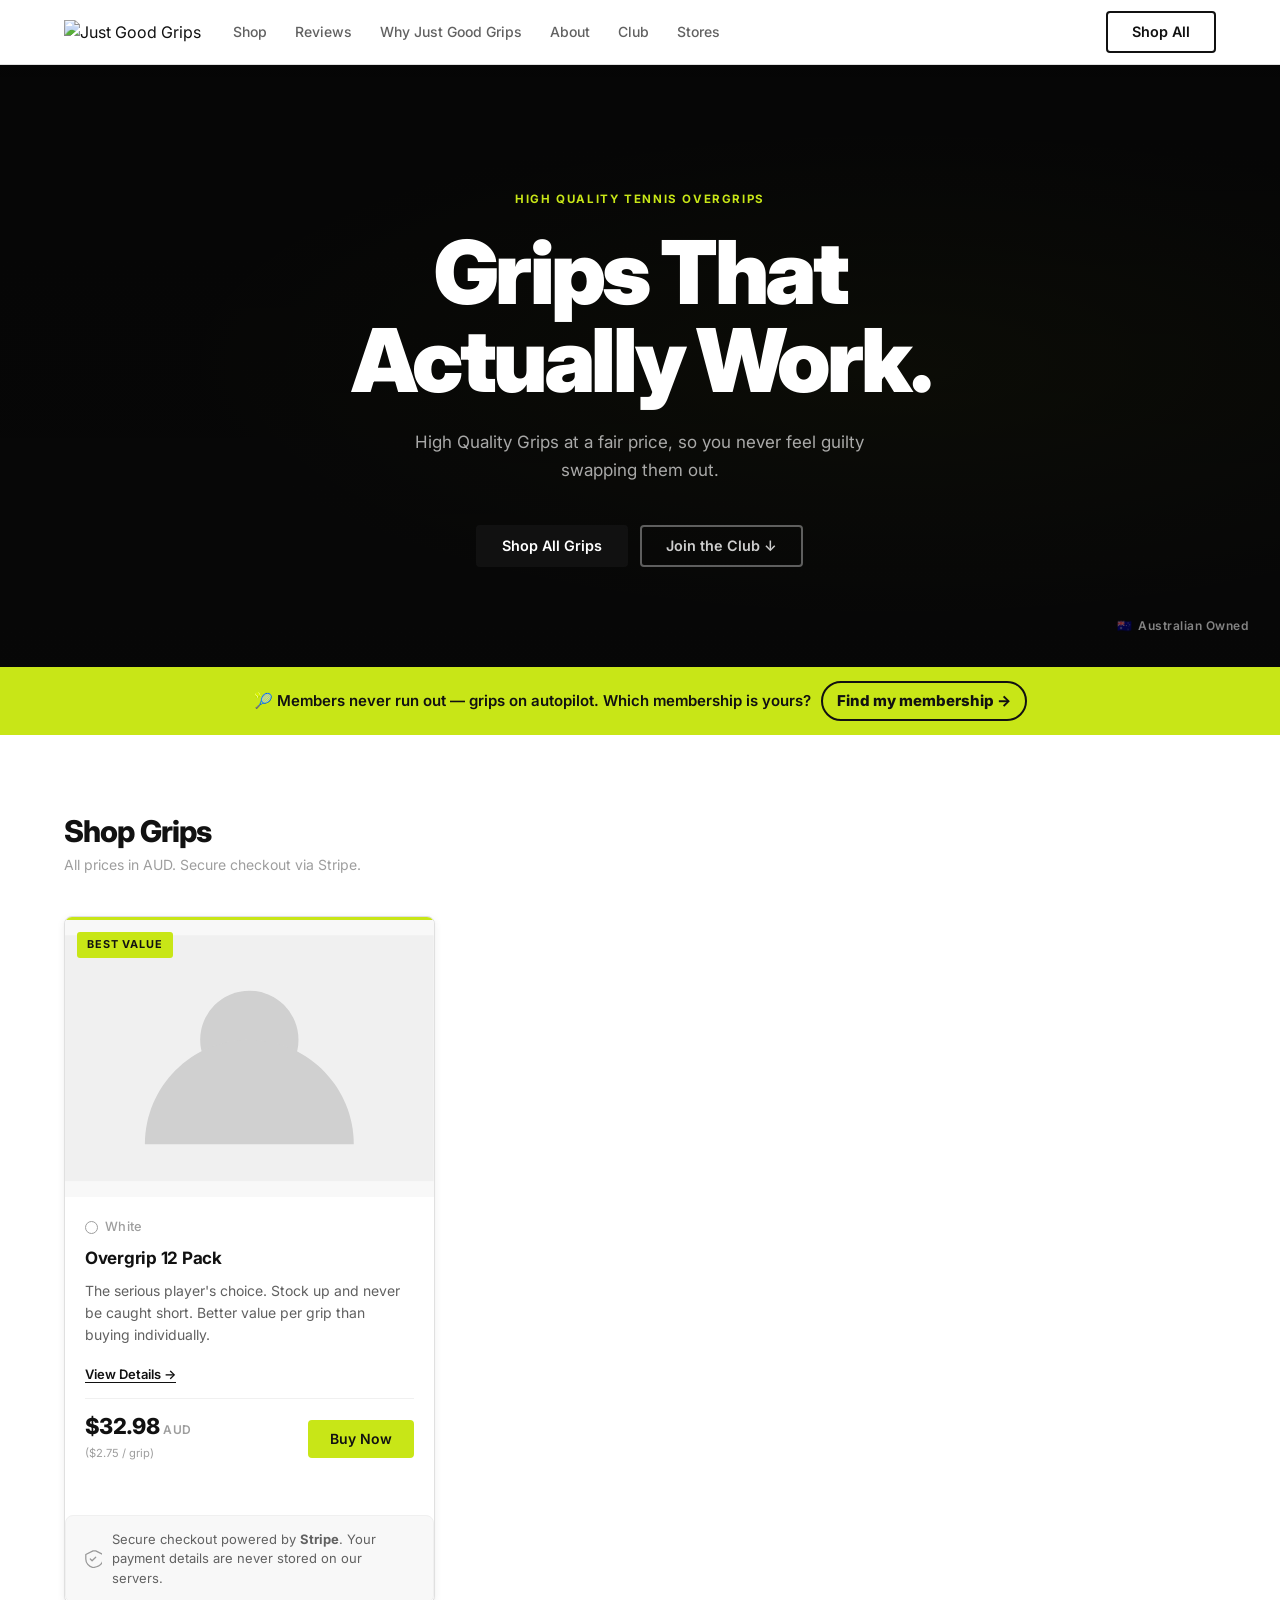
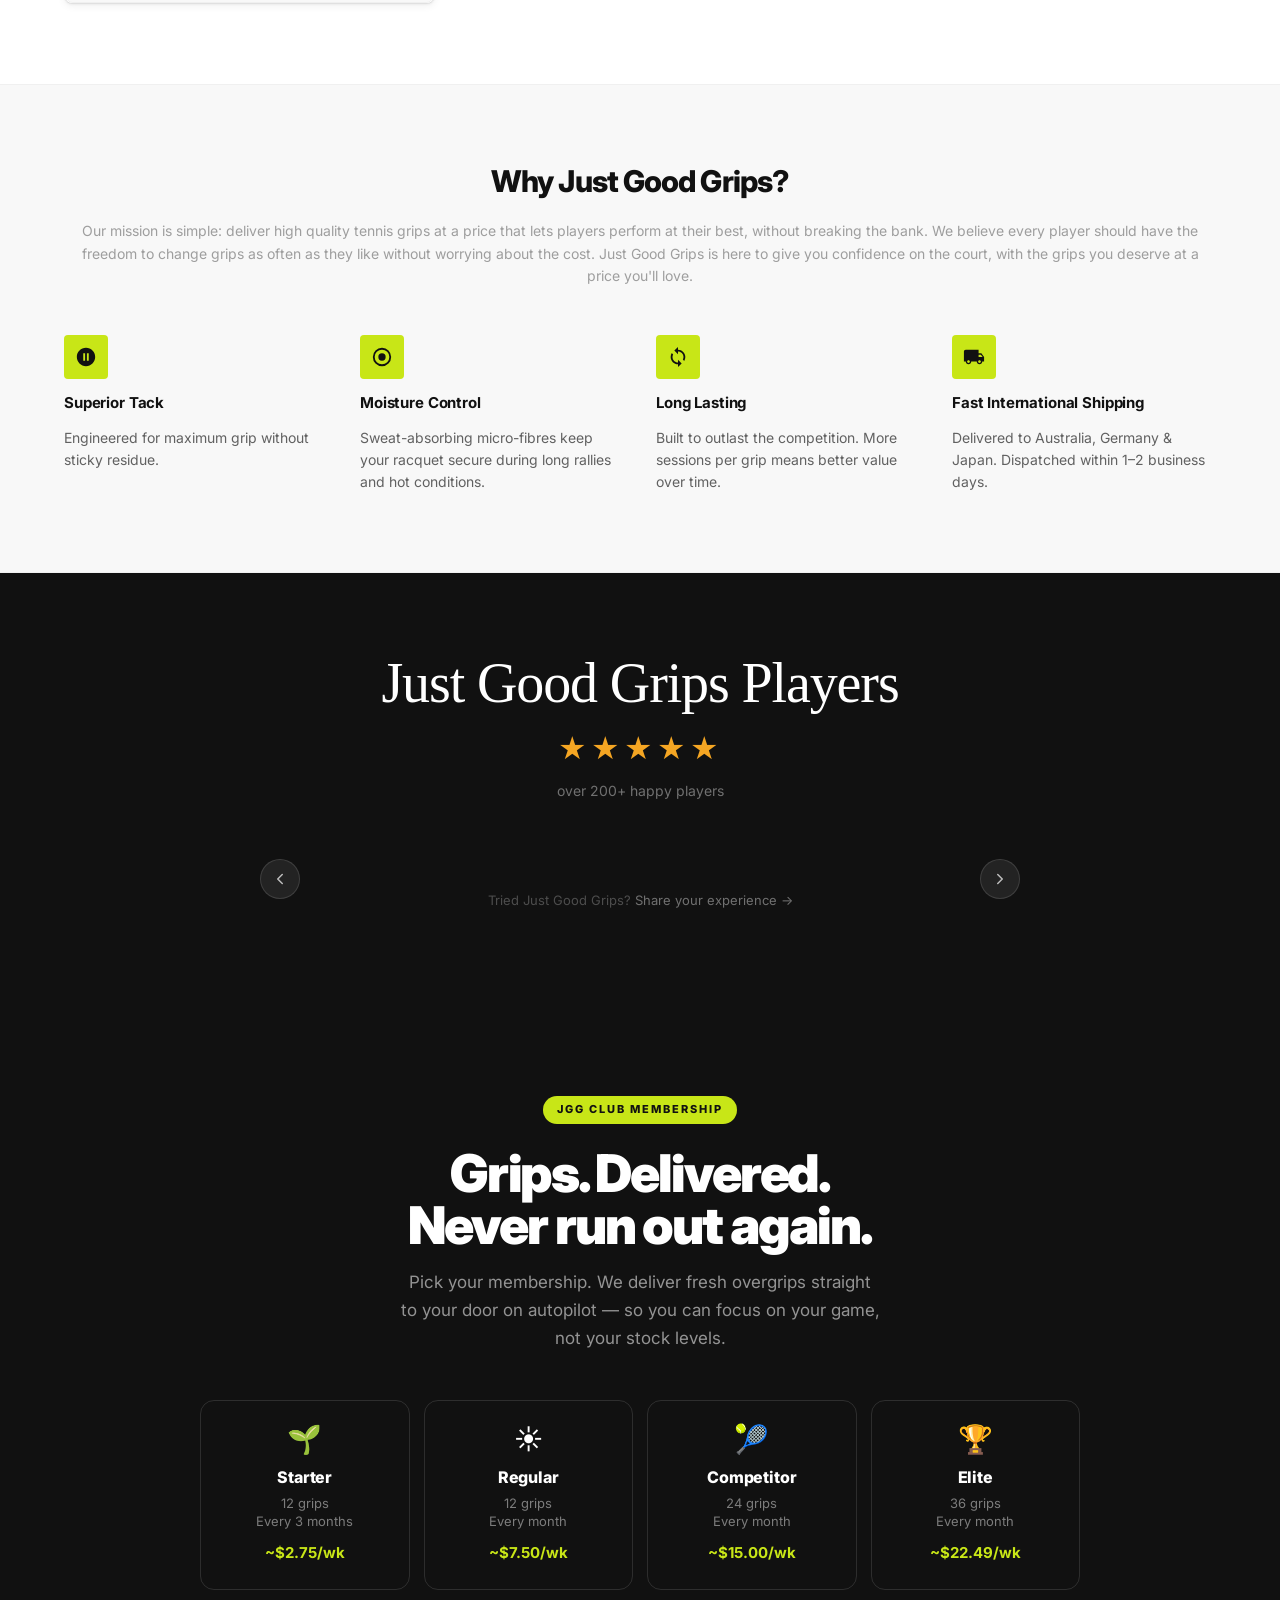
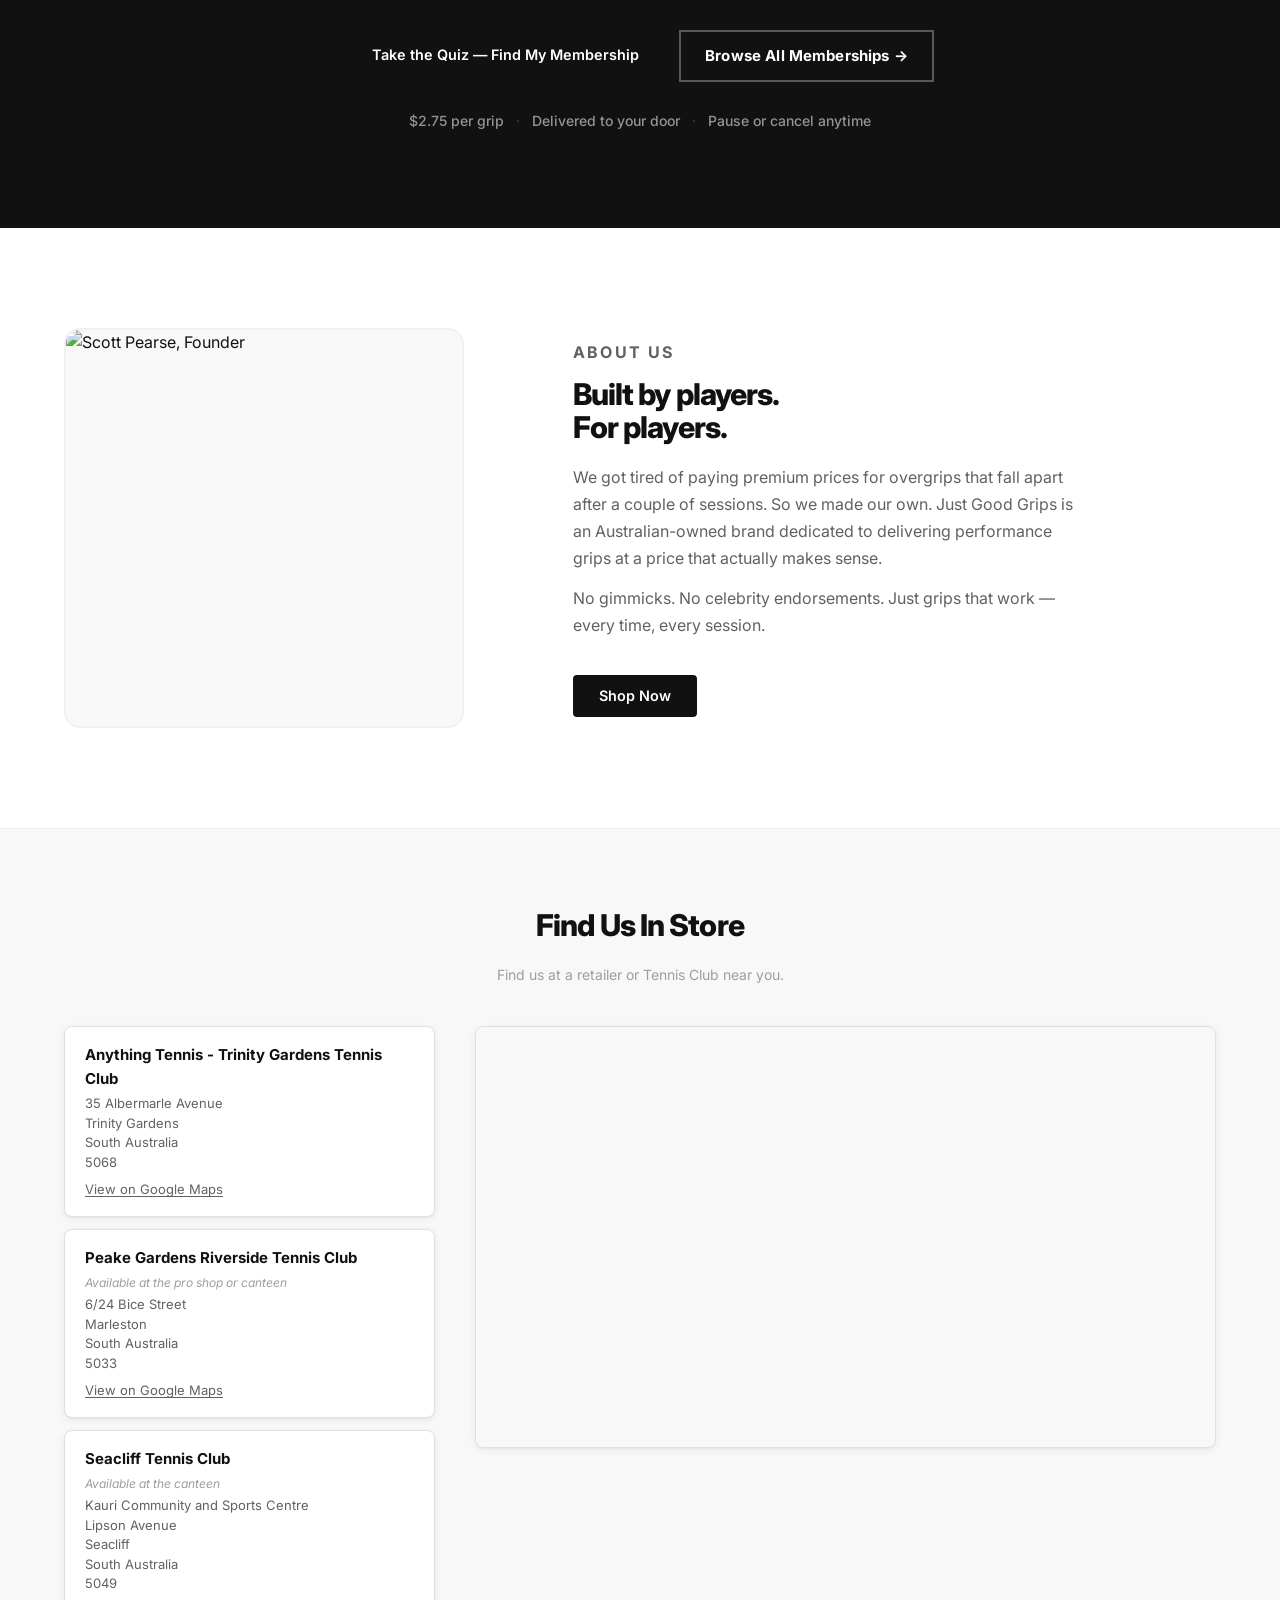
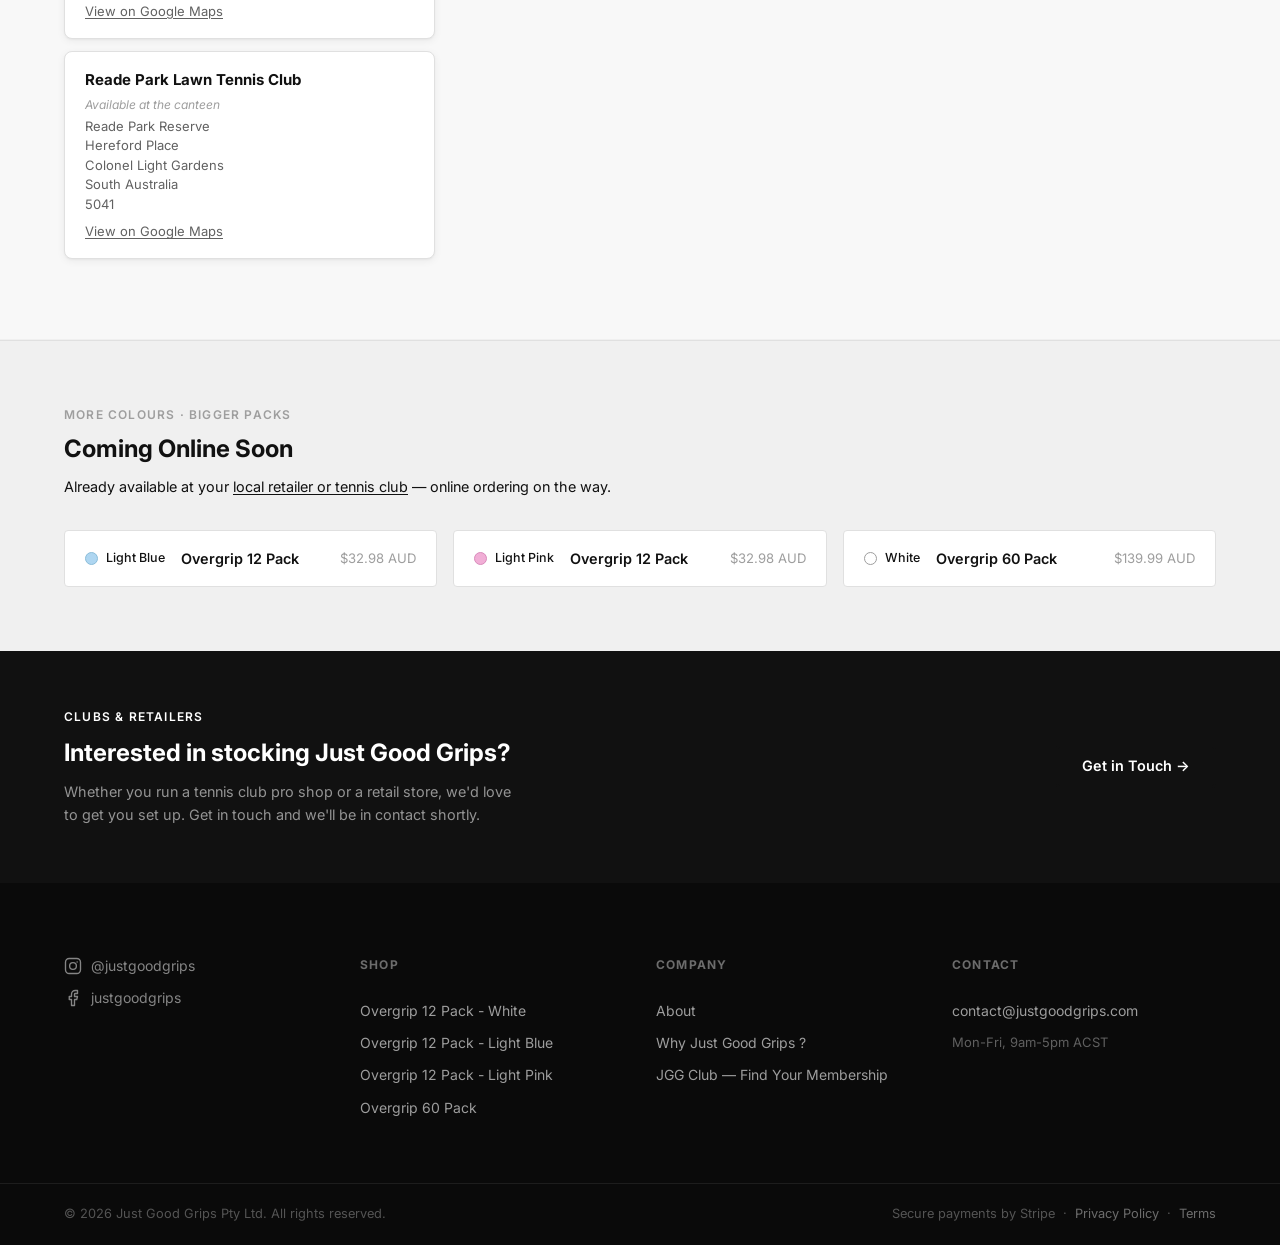
==== index.html @ 33ef0c0f "Add Peake Gardens, Seacliff, and Reade Park stockists Adds three more clubs to the stores section wi" ====
<!DOCTYPE html>
<html lang="en">
<head>
  <meta charset="UTF-8">
  <meta name="viewport" content="width=device-width, initial-scale=1.0, viewport-fit=cover">
  <title>Just Good Grips - Premium Tennis Overgrips</title>
  <meta name="description" content="High-performance tennis overgrips engineered for feel, control and durability. Shipped directly from our warehouse closest to your location ">
  <link rel="preconnect" href="https://fonts.googleapis.com">
  <link rel="preconnect" href="https://fonts.gstatic.com" crossorigin>
  <link href="https://fonts.googleapis.com/css2?family=Inter:wght@300;400;500;600;700;800;900&display=swap" rel="stylesheet">
  <link rel="preload" href="images/hero-bg.webp" as="image">
  <link rel="stylesheet" href="style.css">
</head>
<body>

  <!-- ===================== HEADER ===================== -->
  <header class="header" id="header">
    <div class="header-inner">
      <div class="logo">
        <img src="images/logo-black.svg" alt="Just Good Grips" class="logo-img">
      </div>

      <nav class="nav" id="nav">
        <a href="#products" class="nav-link">Shop</a>
        <a href="#reviews"  class="nav-link">Reviews</a>
        <a href="#features" class="nav-link">Why Just Good Grips</a>
        <a href="#about"    class="nav-link">About</a>
        <a href="membership.html" class="nav-link">Club</a>
        <a href="#stores"   class="nav-link">Stores</a>
      </nav>

      <div class="header-actions">
        <a href="#products" class="btn btn-outline">Shop All</a>
        <button class="nav-toggle" id="navToggle" aria-label="Toggle menu">
          <span></span><span></span><span></span>
        </button>
      </div>
    </div>

    <!-- Mobile nav drawer -->
    <div class="mobile-nav" id="mobileNav">
      <a href="#products" class="mobile-nav-link">Shop</a>
      <a href="#reviews"  class="mobile-nav-link">Reviews</a>
      <a href="#features" class="mobile-nav-link">Why Just Good Grips</a>
      <a href="#about"    class="mobile-nav-link">About</a>
      <a href="membership.html" class="mobile-nav-link">Club</a>
      <a href="#stores"   class="mobile-nav-link">Stores</a>
    </div>
  </header>

  <main>

    <!-- ===================== HERO ===================== -->
    <section class="hero">
      <div class="hero-bg"></div>
      <div class="hero-content">
        <p class="hero-eyebrow">High Quality Tennis Overgrips</p>
        <h1 class="hero-heading">
          Grips That<br>Actually Work.
        </h1>
        <p class="hero-body">
          High Quality Grips at a fair price, so you never feel guilty swapping them out.
        </p>
        <div class="hero-actions">
          <a href="#products" class="btn btn-primary">Shop All Grips</a>
          <a href="membership.html" class="btn btn-ghost">Join the Club ↓</a>
        </div>
      </div>
      <div class="hero-badge">
        <span>🇦🇺</span>
        <span>Australian&nbsp;Owned</span>
      </div>
    </section>

    <!-- ===================== QUIZ NUDGE ===================== -->
    <div class="quiz-nudge-strip">
      <div class="quiz-nudge-inner">
        <span class="quiz-nudge-text">🎾 Members never run out — grips on autopilot. Which membership is yours?</span>
        <a href="membership.html" class="quiz-nudge-link">Find my membership →</a>
      </div>
    </div>

    <!-- ===================== PRODUCTS ===================== -->
    <section class="products-section" id="products">
      <div class="container">
        <div class="section-header">
          <div>
            <h2 class="section-title">Shop Grips</h2>
            <p class="section-sub">All prices in AUD. Secure checkout via Stripe.</p>
          </div>
        </div>

        <div class="product-grid">

          <!-- ─── 12 Pack – White (Available) ─── -->
          <article class="product-card product-card--featured">
            <div class="product-image-wrap">
              <button class="product-image-btn" id="openProductModalImg" aria-label="Quick view product details">
                <div class="product-image-inner">
                  <img
                    src="images/grip-pack-12-white.webp"
                    alt="Just Good Grips – 12 Pack White"
                    class="product-image"
                    loading="lazy"
                    onerror="this.closest('.product-image-inner').classList.add('img-fallback')"
                  >
                  <div class="product-image-placeholder" aria-hidden="true">
                    <svg viewBox="0 0 120 80" fill="none" xmlns="http://www.w3.org/2000/svg">
                      <rect width="120" height="80" fill="#F0F0F0"/>
                      <circle cx="60" cy="34" r="16" fill="#D0D0D0"/>
                      <path d="M26 68c0-18.778 15.222-34 34-34s34 15.222 34 34" fill="#D0D0D0"/>
                    </svg>
                  </div>
                </div>
              </button>
              <span class="product-badge product-badge--featured">Best Value</span>
            </div>
            <div class="product-body">
              <div class="product-colour-row">
                <span class="colour-dot colour-dot--white"></span>
                <span class="product-colour-label">White</span>
              </div>
              <h3 class="product-name">Overgrip 12 Pack</h3>
              <p class="product-desc">
                The serious player's choice. Stock up and never be caught short.
                Better value per grip than buying individually.
              </p>
              <button class="view-details-btn" id="openProductModal">View Details →</button>
              <div class="product-footer">
                <div class="product-pricing">
                  <span class="product-price">$32.98</span>
                  <span class="product-currency">AUD</span>
                  <span class="product-unit">($2.75 / grip)</span>
                </div>
                <a
                  href="https://buy.stripe.com/cNi00l1OD8nf3Drgpk83C0w"
                  class="btn btn-buy btn-buy--featured"
                  target="_blank"
                  rel="noopener noreferrer"
                >
                  Buy Now
                </a>
              </div>
            </div>
            <!-- Stripe trust note -->
            <div class="checkout-trust">
              <svg class="trust-icon" viewBox="0 0 20 20" fill="none" xmlns="http://www.w3.org/2000/svg">
                <path d="M10 1L2 5v5c0 4.418 3.134 8.553 8 9.5C17.866 18.553 21 14.418 21 10V5l-8-4z" stroke="#999" stroke-width="1.4" stroke-linejoin="round"/>
                <path d="M7 10l2 2 4-4" stroke="#999" stroke-width="1.4" stroke-linecap="round" stroke-linejoin="round"/>
              </svg>
              <span>Secure checkout powered by <strong>Stripe</strong>. Your payment details are never stored on our servers.</span>
            </div>
          </article>

        </div>
      </div>
    </section>

    <!-- ===================== FEATURES ===================== -->
    <section class="features-section" id="features">
      <div class="container">
        <div class="section-header section-header--center">
          <h2 class="section-title">Why Just Good Grips?</h2>
          <p class="section-sub">Our mission is simple: deliver high quality tennis grips at a price that lets players perform at their best, without breaking the bank.

We believe every player should have the freedom to change grips as often as they like without worrying about the cost. Just Good Grips is here to give you confidence on the court, with the grips you deserve at a price you'll love.</p>
        </div>
        <div class="features-grid">
          <div class="feature-card">
            <div class="feature-icon">
              <svg viewBox="0 0 24 24" fill="none" xmlns="http://www.w3.org/2000/svg">
                <path d="M12 2C6.48 2 2 6.48 2 12s4.48 10 10 10 10-4.48 10-10S17.52 2 12 2zm-1 14H9V8h2v8zm4 0h-2V8h2v8z" fill="currentColor"/>
              </svg>
            </div>
            <h4 class="feature-title">Superior Tack</h4>
            <p class="feature-desc">Engineered for maximum grip without sticky residue.</p>
          </div>
          <div class="feature-card">
            <div class="feature-icon">
              <svg viewBox="0 0 24 24" fill="none" xmlns="http://www.w3.org/2000/svg">
                <path d="M12 2a10 10 0 100 20A10 10 0 0012 2zm0 18a8 8 0 110-16 8 8 0 010 16zm0-12a4 4 0 100 8 4 4 0 000-8z" fill="currentColor"/>
              </svg>
            </div>
            <h4 class="feature-title">Moisture Control</h4>
            <p class="feature-desc">Sweat-absorbing micro-fibres keep your racquet secure during long rallies and hot conditions.</p>
          </div>
          <div class="feature-card">
            <div class="feature-icon">
              <svg viewBox="0 0 24 24" fill="none" xmlns="http://www.w3.org/2000/svg">
                <path d="M12 4V1L8 5l4 4V6c3.31 0 6 2.69 6 6 0 1.01-.25 1.97-.7 2.8l1.46 1.46C19.54 15.03 20 13.57 20 12c0-4.42-3.58-8-8-8zm0 14c-3.31 0-6-2.69-6-6 0-1.01.25-1.97.7-2.8L5.24 7.74C4.46 8.97 4 10.43 4 12c0 4.42 3.58 8 8 8v3l4-4-4-4v3z" fill="currentColor"/>
              </svg>
            </div>
            <h4 class="feature-title">Long Lasting</h4>
            <p class="feature-desc">Built to outlast the competition. More sessions per grip means better value over time.</p>
          </div>
          <div class="feature-card">
            <div class="feature-icon">
              <svg viewBox="0 0 24 24" fill="none" xmlns="http://www.w3.org/2000/svg">
                <path d="M20 8h-3V4H3c-1.1 0-2 .9-2 2v11h2c0 1.66 1.34 3 3 3s3-1.34 3-3h6c0 1.66 1.34 3 3 3s3-1.34 3-3h2v-5l-3-4zM6 18.5c-.83 0-1.5-.67-1.5-1.5s.67-1.5 1.5-1.5 1.5.67 1.5 1.5-.67 1.5-1.5 1.5zm13.5-9l1.96 2.5H17V9.5h2.5zm-1.5 9c-.83 0-1.5-.67-1.5-1.5s.67-1.5 1.5-1.5 1.5.67 1.5 1.5-.67 1.5-1.5 1.5z" fill="currentColor"/>
              </svg>
            </div>
            <h4 class="feature-title">Fast International Shipping</h4>
            <p class="feature-desc">Delivered to Australia, Germany &amp; Japan. Dispatched within 1–2 business days.</p>
          </div>
        </div>
      </div>
    </section>

    <!-- ===================== REVIEWS CAROUSEL ===================== -->
    <section class="reviews-section" id="reviews">
      <div class="container">

        <div class="reviews-agg">
          <h2 class="reviews-heading">Just Good Grips Players</h2>
          <div class="stars stars--lg" aria-label="5 out of 5 stars">★★★★★</div>
          <p class="reviews-count">over 200+ happy players</p>
        </div>

        <div class="carousel-outer">
          <button class="carousel-arrow carousel-arrow--prev" id="reviewPrev" aria-label="Previous review">
            <svg viewBox="0 0 24 24" fill="none" stroke="currentColor" stroke-width="2" stroke-linecap="round" stroke-linejoin="round"><polyline points="15 18 9 12 15 6"/></svg>
          </button>

          <div class="carousel-viewport">
            <div class="carousel-track" id="reviewTrack"></div>
          </div>

          <button class="carousel-arrow carousel-arrow--next" id="reviewNext" aria-label="Next review">
            <svg viewBox="0 0 24 24" fill="none" stroke="currentColor" stroke-width="2" stroke-linecap="round" stroke-linejoin="round"><polyline points="9 18 15 12 9 6"/></svg>
          </button>

          <div class="carousel-dots" id="reviewDots"></div>
          <p class="review-submit-cta">Tried Just Good Grips? <button class="review-submit-link" id="openReviewModal">Share your experience →</button></p>
        </div>

      </div>
    </section>

    <!-- ===================== JOIN THE CLUB ===================== -->
    <section class="club-section" id="club">
      <div class="container">
        <p class="club-section-eyebrow"><a href="membership.html" style="color:inherit;text-decoration:none;">JGG Club Membership</a></p>
        <h2 class="club-section-heading">Grips. Delivered.<br>Never run out again.</h2>
        <p class="club-section-sub">Pick your membership. We deliver fresh overgrips straight to your door on autopilot — so you can focus on your game, not your stock levels.</p>

        <div class="club-tiers-preview">
          <div class="club-tier-card">
            <span class="club-tier-icon">🌱</span>
            <p class="club-tier-name">Starter</p>
            <p class="club-tier-detail">12 grips<br>Every 3 months</p>
            <p class="club-tier-price">~$2.75/wk</p>
          </div>
          <div class="club-tier-card">
            <span class="club-tier-icon">☀️</span>
            <p class="club-tier-name">Regular</p>
            <p class="club-tier-detail">12 grips<br>Every month</p>
            <p class="club-tier-price">~$7.50/wk</p>
          </div>
          <div class="club-tier-card">
            <span class="club-tier-icon">🎾</span>
            <p class="club-tier-name">Competitor</p>
            <p class="club-tier-detail">24 grips<br>Every month</p>
            <p class="club-tier-price">~$15.00/wk</p>
          </div>
          <div class="club-tier-card">
            <span class="club-tier-icon">🏆</span>
            <p class="club-tier-name">Elite</p>
            <p class="club-tier-detail">36 grips<br>Every month</p>
            <p class="club-tier-price">~$22.49/wk</p>
          </div>
        </div>

        <div class="club-section-ctas">
          <a href="membership.html" class="btn btn-primary">Take the Quiz — Find My Membership</a>
          <a href="membership.html" class="btn-ghost-white">Browse All Memberships →</a>
        </div>

        <div class="club-proof-strip">
          <span>$2.75 per grip</span>
          <span class="club-proof-dot">·</span>
          <span>Delivered to your door</span>
          <span class="club-proof-dot">·</span>
          <span>Pause or cancel anytime</span>
        </div>
      </div>
    </section>

    <!-- ===================== ABOUT ===================== -->
    <section class="about-section" id="about">
      <div class="container about-grid">
        <div class="about-visual">
          <div class="about-visual-box">
            <img src="images/bendigo-win.jpg" alt="Scott Pearse, Founder" class="about-visual-img">
          </div>
        </div>
        <div class="about-copy">
          <p class="section-tag">About Us</p>
          <h2 class="section-title">Built by players.<br>For players.</h2>
          <p>
            We got tired of paying premium prices for overgrips that fall apart after a couple
            of sessions. So we made our own. Just Good Grips is an Australian-owned brand
            dedicated to delivering performance grips at a price that actually makes sense.
          </p>
          <p>
            No gimmicks. No celebrity endorsements. Just grips that work — every time,
            every session.
          </p>
          <a href="#products" class="btn btn-primary" style="margin-top: 24px; display: inline-block;">
            Shop Now
          </a>
        </div>
      </div>
    </section>

    <!-- ===================== STORE LOCATIONS ===================== -->
    <section class="stores-section" id="stores">
      <div class="container">
        <div class="section-header section-header--center">
          <h2 class="section-title">Find Us In Store</h2>
          <p class="section-sub">Find us at a retailer or Tennis Club near you.</p>
        </div>
        <div class="stores-layout">
          <div class="stores-list">
            <div class="store-card">
              <p class="store-name">Anything Tennis - Trinity Gardens Tennis Club</p>
              <p class="store-address">35 Albermarle Avenue
              <br>Trinity Gardens
              <br>South Australia
              <br>5068</p>
              <a class="store-map-link" href="https://www.google.com/maps/search/?api=1&amp;query=Anything%20Tennis%20-%20Trinity%20Gardens%20Tennis%20Club%2C%2035%20Albermarle%20Avenue%2C%20Trinity%20Gardens%2C%20South%20Australia%205068" target="_blank" rel="noopener noreferrer">View on Google Maps</a>
            </div>
            <div class="store-card">
              <p class="store-name">Peake Gardens Riverside Tennis Club</p>
              <p class="store-note">Available at the pro shop or canteen</p>
              <p class="store-address">6/24 Bice Street
              <br>Marleston
              <br>South Australia
              <br>5033</p>
              <a class="store-map-link" href="https://maps.app.goo.gl/ej3SypGvCSJ7yZYb6" target="_blank" rel="noopener noreferrer">View on Google Maps</a>
            </div>
            <div class="store-card">
              <p class="store-name">Seacliff Tennis Club</p>
              <p class="store-note">Available at the canteen</p>
              <p class="store-address">Kauri Community and Sports Centre
              <br>Lipson Avenue
              <br>Seacliff
              <br>South Australia
              <br>5049</p>
              <a class="store-map-link" href="https://maps.app.goo.gl/t4WvmQtY5F3e61iN8" target="_blank" rel="noopener noreferrer">View on Google Maps</a>
            </div>
            <div class="store-card">
              <p class="store-name">Reade Park Lawn Tennis Club</p>
              <p class="store-note">Available at the canteen</p>
              <p class="store-address">Reade Park Reserve
              <br>Hereford Place
              <br>Colonel Light Gardens
              <br>South Australia
              <br>5041</p>
              <a class="store-map-link" href="https://maps.app.goo.gl/orMx1NoKgKJ3gwQQ7" target="_blank" rel="noopener noreferrer">View on Google Maps</a>
            </div>
          </div>
          <div class="stores-map">
            <iframe src="https://www.google.com/maps/embed?pb=!1m18!1m12!1m3!1d3271.805007868657!2d138.6480255!3d-34.9113426!2m3!1f0!2f0!3f0!3m2!1i1024!2i768!4f13.1!3m3!1m2!1s0x6ab0cbdac520b3ab%3A0xa3d1bc042e66c73a!2sTrinity%20Gardens%20Tennis%20Club!5e0!3m2!1sen!2sau!4v1772835086313!5m2!1sen!2sau" width="600" height="450" style="border:0;" allowfullscreen="" loading="lazy" referrerpolicy="no-referrer-when-downgrade"></iframe>
          </div>
        </div>
      </div>
    </section>

  </main>
  <!-- ===================== COMING SOON ===================== -->
  <section class="coming-soon-section" id="coming-soon">
    <div class="container">
      <div class="coming-soon-header">
        <div>
          <p class="coming-soon-eyebrow">More colours · Bigger packs</p>
          <h2 class="coming-soon-title">Coming Online Soon</h2>
          <p class="coming-soon-sub">Already available at your <a href="#stores" class="instore-link">local retailer or tennis club</a> — online ordering on the way.</p>
        </div>
      </div>
      <div class="coming-soon-grid">

        <div class="coming-soon-card">
          <div class="coming-soon-colour-row">
            <span class="colour-dot colour-dot--blue"></span>
            <span class="coming-soon-colour-label">Light Blue</span>
          </div>
          <p class="coming-soon-name">Overgrip 12 Pack</p>
          <p class="coming-soon-price">$32.98 AUD</p>
        </div>

        <div class="coming-soon-card">
          <div class="coming-soon-colour-row">
            <span class="colour-dot colour-dot--pink"></span>
            <span class="coming-soon-colour-label">Light Pink</span>
          </div>
          <p class="coming-soon-name">Overgrip 12 Pack</p>
          <p class="coming-soon-price">$32.98 AUD</p>
        </div>

        <div class="coming-soon-card">
          <div class="coming-soon-colour-row">
            <span class="colour-dot colour-dot--white"></span>
            <span class="coming-soon-colour-label">White</span>
          </div>
          <p class="coming-soon-name">Overgrip 60 Pack</p>
          <p class="coming-soon-price">$139.99 AUD</p>
        </div>

      </div>
    </div>
  </section>

  <!-- ===================== STOCKIST CTA ===================== -->
  <section class="stockist-cta-section">
    <div class="container stockist-cta-inner">
      <div class="stockist-cta-copy">
        <p class="stockist-cta-eyebrow">Clubs &amp; Retailers</p>
        <h2 class="stockist-cta-heading">Interested in stocking Just Good Grips?</h2>
        <p class="stockist-cta-sub">Whether you run a tennis club pro shop or a retail store, we'd love to get you set up. Get in touch and we'll be in contact shortly.</p>
      </div>
      <a href="stockist.html" class="btn btn-primary stockist-cta-btn">Get in Touch →</a>
    </div>
  </section>

  <!-- ===================== FOOTER ===================== -->
  <footer class="footer" id="contact">
    <div class="container footer-grid">
      <div class="footer-brand">
        <div class="footer-socials">
          <a href="https://www.instagram.com/justgoodgrips/" class="social-link" target="_blank" rel="noopener noreferrer" aria-label="Just Good Grips on Instagram">
            <svg viewBox="0 0 24 24" fill="none" xmlns="http://www.w3.org/2000/svg">
              <rect x="2" y="2" width="20" height="20" rx="5" ry="5" stroke="currentColor" stroke-width="1.8"/>
              <circle cx="12" cy="12" r="4.5" stroke="currentColor" stroke-width="1.8"/>
              <circle cx="17.5" cy="6.5" r="1" fill="currentColor"/>
            </svg>
            <span>@justgoodgrips</span>
          </a>
          <a href="https://www.facebook.com/justgoodgrips" class="social-link" target="_blank" rel="noopener noreferrer" aria-label="Just Good Grips on Facebook">
            <svg viewBox="0 0 24 24" fill="none" xmlns="http://www.w3.org/2000/svg">
              <path d="M18 2h-3a5 5 0 00-5 5v3H7v4h3v8h4v-8h3l1-4h-4V7a1 1 0 011-1h3z" stroke="currentColor" stroke-width="1.8" stroke-linecap="round" stroke-linejoin="round"/>
            </svg>
            <span>justgoodgrips</span>
          </a>
        </div>
      </div>

      <div class="footer-col">
        <h5 class="footer-col-title">Shop</h5>
        <a href="#products" class="footer-link">Overgrip 12 Pack - White</a>
        <a href="#products" class="footer-link">Overgrip 12 Pack - Light Blue</a>
        <a href="#products" class="footer-link">Overgrip 12 Pack - Light Pink</a>
        <a href="#products" class="footer-link">Overgrip 60 Pack</a>
      </div>

      <div class="footer-col">
        <h5 class="footer-col-title">Company</h5>
        <a href="#about" class="footer-link">About</a>
        <a href="#features" class="footer-link">Why Just Good Grips ?</a>
        <a href="membership.html" class="footer-link">JGG Club — Find Your Membership</a>
      </div>

      <div class="footer-col">
        <h5 class="footer-col-title">Contact</h5>
        <a href="mailto:contact@justgoodgrips.com" class="footer-link">contact@justgoodgrips.com</a>
        <p class="footer-link footer-note">Mon-Fri, 9am-5pm ACST</p>
      </div>
    </div>

    <div class="footer-bottom">
      <div class="container footer-bottom-inner">
        <p>&copy; 2026 Just Good Grips Pty Ltd. All rights reserved.</p>
        <p class="footer-legal">
          Secure payments by Stripe &nbsp;·&nbsp;
          <a href="#" class="footer-legal-link">Privacy Policy</a> &nbsp;·&nbsp;
          <a href="#" class="footer-legal-link">Terms</a>
        </p>
      </div>
    </div>
  </footer>

  <!-- ===================== PRODUCT MODAL ===================== -->
  <div class="product-modal" id="productModal" role="dialog" aria-modal="true" aria-labelledby="modalProductName" hidden>
    <div class="modal-backdrop" id="modalBackdrop"></div>
    <div class="modal-panel">

      <button class="modal-close" id="modalClose" aria-label="Close product details">
        <svg viewBox="0 0 24 24" fill="none" stroke="currentColor" stroke-width="2.2" stroke-linecap="round">
          <line x1="18" y1="6" x2="6" y2="18"/><line x1="6" y1="6" x2="18" y2="18"/>
        </svg>
      </button>

      <!-- Gallery -->
      <div class="modal-gallery">
        <div class="modal-main-img-wrap">
          <img id="modalMainImg" src="images/grip-pack-12-white.webp" alt="Overgrip 12 Pack - White" class="modal-main-img">
          <div class="modal-main-placeholder" id="modalMainPlaceholder" hidden>
          </div>
        </div>
        <div class="modal-thumbs" id="modalThumbs">
          <button class="modal-thumb is-active" data-src="images/grip-pack-12-white.webp" data-alt="Overgrip 12 Pack - product shot" aria-label="Product shot">
            <img src="images/grip-pack-12-white.webp" alt="">
          </button>
          <button class="modal-thumb" data-src="images/mockup-1-handing-grips.png" data-alt="mockup1" aria-label="Packaging">
            <img src="images/mockup-1-handing-grips.png" alt="">
          </button>
          <button class="modal-thumb" data-src="images/mockup-3-handing-grips.png" data-alt="mockup3" aria-label="Action shot - coming soon">
            <img src="images/mockup-3-handing-grips.png" alt="">
          </button>
        </div>
      </div>

      <!-- Info -->
      <div class="modal-info">
        <div class="modal-colour-row">
          <span class="colour-dot colour-dot--white"></span>
          <span class="modal-colour-label">White</span>
        </div>
        <h2 class="modal-product-name" id="modalProductName">Overgrip 12 Pack</h2>
        <p class="modal-product-sub">12 grips per pack · White</p>
        <div class="modal-pricing">
          <span class="modal-price">$32.98</span>
          <span class="modal-price-currency">AUD</span>
          <span class="modal-price-unit">($2.75 / grip)</span>
        </div>
        <ul class="modal-features">
          <li>
            <svg class="modal-check" viewBox="0 0 20 20" fill="none"><circle cx="10" cy="10" r="9" fill="#c8e617"/><path d="M6 10l3 3 5-5" stroke="#111" stroke-width="1.8" stroke-linecap="round" stroke-linejoin="round"/></svg>
            Superior tack
          </li>
          <li>
            <svg class="modal-check" viewBox="0 0 20 20" fill="none"><circle cx="10" cy="10" r="9" fill="#c8e617"/><path d="M6 10l3 3 5-5" stroke="#111" stroke-width="1.8" stroke-linecap="round" stroke-linejoin="round"/></svg>
            Moisture-absorbing micro-fibres for sweaty conditions
          </li>
          <li>
            <svg class="modal-check" viewBox="0 0 20 20" fill="none"><circle cx="10" cy="10" r="9" fill="#c8e617"/><path d="M6 10l3 3 5-5" stroke="#111" stroke-width="1.8" stroke-linecap="round" stroke-linejoin="round"/></svg>
            Long-lasting feel — more sessions per grip
          </li>
          <li>
            <svg class="modal-check" viewBox="0 0 20 20" fill="none"><circle cx="10" cy="10" r="9" fill="#c8e617"/><path d="M6 10l3 3 5-5" stroke="#111" stroke-width="1.8" stroke-linecap="round" stroke-linejoin="round"/></svg>
            Fits any standard tennis racquet
          </li>
        </ul>
        <a
          href="https://buy.stripe.com/cNi00l1OD8nf3Drgpk83C0w"
          class="btn btn-buy btn-buy--featured modal-buy-btn"
          target="_blank"
          rel="noopener noreferrer"
        >
          Buy Now — $32.98 AUD
        </a>
      </div>

    </div>
  </div>

  <!-- ===================== IMAGE LIGHTBOX ===================== -->
  <div class="img-lightbox" id="imgLightbox" hidden role="dialog" aria-modal="true" aria-label="Image zoom">
    <div class="img-lightbox-backdrop" id="lightboxBackdrop"></div>
    <button class="img-lightbox-close" id="lightboxClose" aria-label="Close zoom view">&#x2715;</button>
    <button class="img-lightbox-arrow img-lightbox-arrow--prev" id="lightboxPrev" aria-label="Previous image">
      <svg viewBox="0 0 24 24" fill="none" stroke="currentColor" stroke-width="2.2" stroke-linecap="round" stroke-linejoin="round"><polyline points="15 18 9 12 15 6"/></svg>
    </button>
    <div class="img-lightbox-img-wrap">
      <img id="lightboxImg" src="" alt="" class="img-lightbox-img">
    </div>
    <button class="img-lightbox-arrow img-lightbox-arrow--next" id="lightboxNext" aria-label="Next image">
      <svg viewBox="0 0 24 24" fill="none" stroke="currentColor" stroke-width="2.2" stroke-linecap="round" stroke-linejoin="round"><polyline points="9 18 15 12 9 6"/></svg>
    </button>
    <div class="img-lightbox-counter" id="lightboxCounter">1 / 3</div>
  </div>

  <!-- ===================== REVIEW SUBMISSION MODAL ===================== -->
  <div class="review-modal" id="reviewModal" role="dialog" aria-modal="true" aria-labelledby="reviewModalTitle">
    <div class="review-modal-backdrop" id="reviewModalBackdrop"></div>
    <div class="review-modal-panel">
      <button class="review-modal-close" id="reviewModalClose" aria-label="Close">&#x2715;</button>
      <h2 class="review-modal-title" id="reviewModalTitle">Share your experience</h2>
      <p class="review-modal-sub">Loved your grips? We'd love to hear about it.</p>
      <form class="review-form" id="reviewForm" action="https://formspree.io/f/xzdjljlp" method="POST">
        <div class="review-form-row">
          <label class="review-form-label" for="reviewName">Name</label>
          <input class="review-form-input" type="text" id="reviewName" name="name" placeholder="e.g. Alex M." required>
        </div>
        <div class="review-form-row">
          <label class="review-form-label" for="reviewLocation">Location</label>
          <input class="review-form-input" type="text" id="reviewLocation" name="location" placeholder="e.g. Sydney" required>
        </div>
        <div class="review-form-row">
          <label class="review-form-label" for="reviewCountry">Country</label>
          <select class="review-form-input" id="reviewCountry" name="country" required>
            <option value="" disabled selected>Select your country</option>
            <option value="Australia 🇦🇺">Australia 🇦🇺</option>
            <option value="Germany 🇩🇪">Germany 🇩🇪</option>
            <option value="Japan 🇯🇵">Japan 🇯🇵</option>
            <option value="Other">Other</option>
          </select>
        </div>
        <div class="review-form-row">
          <label class="review-form-label" for="reviewTitle">Review title</label>
          <input class="review-form-input" type="text" id="reviewTitle" name="title" placeholder="e.g. Game-changer for my serve" required>
        </div>
        <div class="review-form-row">
          <label class="review-form-label" for="reviewText">Your review</label>
          <textarea class="review-form-input review-form-textarea" id="reviewText" name="review" placeholder="Tell us about your experience..." rows="4" required></textarea>
        </div>
        <button type="submit" class="btn btn-primary review-form-submit">Submit Review</button>
      </form>
      <p class="review-form-success" id="reviewFormSuccess" hidden>Thanks! We'll read your review shortly. 🎾</p>
    </div>
  </div>

  <script src="script.js"></script>
</body>
</html>
---- style.css ----
/* ==============================================
   JUST GOOD GRIPS — Design System
   Clean, minimal, Wilson-inspired product layout
   ============================================== */

/* ── Reset & Base ── */
*, *::before, *::after {
  box-sizing: border-box;
  margin: 0;
  padding: 0;
}

/* Eliminate 300ms tap delay on iOS for all interactive elements */
a, button, [role="button"], input, label, select {
  touch-action: manipulation;
}

html {
  scroll-behavior: smooth;
  font-size: 16px;
}

body {
  font-family: 'Inter', -apple-system, BlinkMacSystemFont, 'Segoe UI', sans-serif;
  color: #111;
  background: #fff;
  line-height: 1.6;
  -webkit-font-smoothing: antialiased;
  -moz-osx-font-smoothing: grayscale;
}

img {
  max-width: 100%;
  display: block;
}

a {
  text-decoration: none;
  color: inherit;
}

/* ── Tokens ── */
:root {
  --black:      #111111;
  --white:      #ffffff;
  --grey-50:    #f8f8f8;
  --grey-100:   #f0f0f0;
  --grey-200:   #e0e0e0;
  --grey-400:   #9e9e9e;
  --grey-600:   #616161;
  --green:      #c8e617;      /* tennis-ball green accent */
  --green-dark: #aacb0e;
  --gold:       #f5a623;
  --radius-sm:  4px;
  --radius-md:  8px;
  --radius-lg:  16px;
  --shadow-card: 0 2px 8px rgba(0,0,0,.06), 0 1px 2px rgba(0,0,0,.04);
  --shadow-hover: 0 12px 40px rgba(0,0,0,.14), 0 4px 12px rgba(0,0,0,.06);
  --transition:  0.2s ease;
}

/* ── Layout ── */
.container {
  max-width: 1200px;
  margin: 0 auto;
  padding: 0 24px;
}

/* ── Buttons ── */
.btn {
  display: inline-flex;
  align-items: center;
  justify-content: center;
  gap: 8px;
  font-family: inherit;
  font-size: 0.9rem;
  font-weight: 600;
  line-height: 1;
  padding: 12px 24px;
  border: 2px solid transparent;
  border-radius: var(--radius-sm);
  cursor: pointer;
  transition: background var(--transition), color var(--transition),
              border-color var(--transition), transform var(--transition),
              box-shadow var(--transition);
  white-space: nowrap;
}

.btn-primary {
  background: var(--black);
  color: var(--white);
  border-color: var(--black);
}

.btn-primary:hover {
  background: #333;
  border-color: #333;
  transform: translateY(-1px);
  box-shadow: 0 4px 16px rgba(0,0,0,.2);
}

.btn-outline {
  background: transparent;
  color: var(--black);
  border-color: var(--black);
}

.btn-outline:hover {
  background: var(--black);
  color: var(--white);
}

.btn-ghost {
  background: transparent;
  color: rgba(255,255,255,0.8);
  border-color: rgba(255,255,255,0.35);
}

.btn-ghost:hover {
  background: rgba(255,255,255,0.1);
  color: var(--white);
  border-color: rgba(255,255,255,0.6);
}

.btn-buy {
  background: var(--black);
  color: var(--white);
  border-color: var(--black);
  font-size: 0.875rem;
  padding: 10px 20px;
}

.btn-buy:hover {
  background: #333;
  border-color: #333;
  transform: translateY(-1px);
  box-shadow: 0 4px 14px rgba(0,0,0,.22);
}

.btn-buy--featured {
  background: var(--green);
  color: var(--black);
  border-color: var(--green);
}

.btn-buy--featured:hover {
  background: var(--green-dark);
  border-color: var(--green-dark);
}

/* ==============================================
   HEADER
   ============================================== */
.header {
  position: sticky;
  top: 0;
  z-index: 200;
  background: var(--white);
  border-bottom: 1px solid var(--grey-200);
  transition: box-shadow var(--transition);
}

.header.scrolled {
  box-shadow: 0 2px 16px rgba(0,0,0,.08);
}

.header-inner {
  max-width: 1200px;
  margin: 0 auto;
  padding: 0 24px;
  height: 64px;
  display: flex;
  align-items: center;
  gap: 32px;
}

/* ── Logo ── */
.logo {
  display: flex;
  align-items: center;
  gap: 10px;
  flex-shrink: 0;
  text-decoration: none;
}

.logo-img {
  height: 24px;
  width: auto;
  display: block;
}

.logo-mark {
  display: flex;
  align-items: center;
  justify-content: center;
  width: 36px;
  height: 36px;
  background: var(--black);
  color: var(--green);
  font-size: 0.7rem;
  font-weight: 800;
  letter-spacing: 0.05em;
  border-radius: var(--radius-sm);
}

.logo-text {
  font-size: 1rem;
  font-weight: 700;
  letter-spacing: -0.02em;
  color: var(--black);
}

/* ── Nav ── */
.nav {
  display: flex;
  gap: 28px;
  flex: 1;
}

.nav-link {
  font-size: 0.875rem;
  font-weight: 500;
  color: var(--grey-600);
  transition: color var(--transition);
  position: relative;
}

.nav-link::after {
  content: '';
  position: absolute;
  bottom: -4px;
  left: 0;
  right: 0;
  height: 2px;
  background: var(--black);
  transform: scaleX(0);
  transition: transform var(--transition);
}

.nav-link:hover {
  color: var(--black);
}

.nav-link:hover::after {
  transform: scaleX(1);
}

/* ── Header actions ── */
.header-actions {
  display: flex;
  align-items: center;
  gap: 12px;
  margin-left: auto;
}

/* ── Mobile nav toggle ── */
.nav-toggle {
  display: none;
  flex-direction: column;
  gap: 5px;
  background: none;
  border: none;
  cursor: pointer;
  padding: 4px;
}

.nav-toggle span {
  display: block;
  width: 22px;
  height: 2px;
  background: var(--black);
  border-radius: 2px;
  transition: all var(--transition);
}

.nav-toggle.open span:nth-child(1) {
  transform: translateY(7px) rotate(45deg);
}
.nav-toggle.open span:nth-child(2) {
  opacity: 0;
}
.nav-toggle.open span:nth-child(3) {
  transform: translateY(-7px) rotate(-45deg);
}

/* ── Mobile nav drawer ── */
.mobile-nav {
  display: none;
  flex-direction: column;
  padding: 16px 24px;
  border-top: 1px solid var(--grey-100);
  background: var(--white);
}

.mobile-nav.open {
  display: flex;
}

.mobile-nav-link {
  font-size: 1rem;
  font-weight: 500;
  color: var(--black);
  padding: 12px 0;
  border-bottom: 1px solid var(--grey-100);
}

.mobile-nav-link:last-child {
  border-bottom: none;
}

/* ==============================================
   HERO
   ============================================== */
.hero {
  position: relative;
  background: var(--black);
  background-image: url('images/hero-bg.webp');
  background-size: cover;
  background-position: center 25%;
  color: var(--white);
  padding: 120px 24px 100px;
  overflow: hidden;
  min-height: 520px;
  display: flex;
  align-items: center;
  justify-content: center;
}

.hero-bg {
  position: absolute;
  inset: 0;
  background:
    linear-gradient(rgba(0,0,0,0.68), rgba(0,0,0,0.58)),
    radial-gradient(ellipse 80% 60% at 70% 50%, rgba(200,230,23,0.07) 0%, transparent 70%);
  pointer-events: none;
}

.hero-content {
  position: relative;
  z-index: 1;
  max-width: 680px;
  text-align: center;
}

.hero-eyebrow {
  display: inline-block;
  font-size: 0.72rem;
  font-weight: 700;
  letter-spacing: 0.14em;
  text-transform: uppercase;
  color: var(--green);
  margin-bottom: 20px;
}

.hero-heading {
  font-size: clamp(2.8rem, 7vw, 5.5rem);
  font-weight: 900;
  letter-spacing: -0.04em;
  line-height: 1.0;
  margin-bottom: 24px;
  color: var(--white);
}

.hero-body {
  font-size: 1.0625rem;
  font-weight: 400;
  color: rgba(255,255,255,0.65);
  line-height: 1.65;
  max-width: 480px;
  margin: 0 auto 40px;
}

.hero-actions {
  display: flex;
  gap: 12px;
  justify-content: center;
  flex-wrap: wrap;
}

.hero-badge {
  position: absolute;
  bottom: 32px;
  right: 32px;
  display: flex;
  align-items: center;
  gap: 6px;
  font-size: 0.75rem;
  font-weight: 600;
  color: rgba(255,255,255,0.5);
  letter-spacing: 0.04em;
}

/* ==============================================
   ANNOUNCEMENT BAR
   ============================================== */
.announce-bar {
  position: relative;
  z-index: 201;
  background: var(--green);
  color: var(--black);
  text-align: center;
  /* env() handles iPhone notch/Dynamic Island — falls back to 9px on non-notch devices */
  padding: calc(9px + env(safe-area-inset-top, 0px)) 24px 9px;
  font-size: 0.8125rem;
  font-weight: 600;
  letter-spacing: 0.01em;
}
.announce-copy-btn {
  display: inline-block;
  margin-left: 6px;
  padding: 2px 10px;
  background: rgba(0,0,0,0.12);
  border: 1.5px solid rgba(0,0,0,0.2);
  border-radius: 4px;
  font-family: inherit;
  font-size: 0.8125rem;
  font-weight: 800;
  color: var(--black);
  cursor: pointer;
  letter-spacing: 0.06em;
  transition: background 0.15s;
  vertical-align: middle;
  line-height: 1.6;
}
.announce-copy-btn:hover { background: rgba(0,0,0,0.22); }
.announce-copy-btn.copied {
  background: rgba(0,0,0,0.3);
  letter-spacing: 0.02em;
}

/* ==============================================
   SECTION UTILITIES
   ============================================== */
.section-header {
  display: flex;
  align-items: flex-end;
  justify-content: space-between;
  margin-bottom: 40px;
  gap: 16px;
}

.section-header--center {
  flex-direction: column;
  align-items: center;
  text-align: center;
}

.section-title {
  font-size: 1.875rem;
  font-weight: 800;
  letter-spacing: -0.03em;
  color: var(--black);
  line-height: 1.1;
}

.section-sub {
  font-size: 0.875rem;
  color: var(--grey-400);
  margin-top: 6px;
}

.section-tag {
  display: inline-block;
  font-size: 0.68rem;
  font-weight: 700;
  letter-spacing: 0.14em;
  text-transform: uppercase;
  color: var(--grey-400);
  margin-bottom: 12px;
}

.product-count {
  font-size: 0.8125rem;
  font-weight: 500;
  color: var(--grey-400);
  flex-shrink: 0;
}

/* ==============================================
   PRODUCTS
   ============================================== */
.products-section {
  padding: 80px 0;
}

/* ── Product Grid (Wilson-style) ── */
.product-grid {
  display: grid;
  grid-template-columns: repeat(3, 1fr);
  gap: 20px;
}

/* ── Product Card ── */
.product-card {
  background: var(--white);
  border: 1px solid var(--grey-200);
  border-radius: var(--radius-md);
  overflow: hidden;
  display: flex;
  flex-direction: column;
  transition:
    box-shadow var(--transition),
    transform var(--transition),
    border-color var(--transition);
  box-shadow: var(--shadow-card);
}

.product-card:hover {
  box-shadow: var(--shadow-hover);
  transform: translateY(-3px);
  border-color: var(--grey-100);
}

/* Featured card highlight */
.product-card--featured {
  border-color: var(--grey-200);
}

.product-card--featured::before {
  content: '';
  display: block;
  height: 3px;
  background: var(--green);
}

/* ── Product Image ── */
.product-image-wrap {
  position: relative;
}

.product-image-inner {
  aspect-ratio: 4 / 3;
  background: var(--grey-50);
  overflow: hidden;
  position: relative;
  padding: 20px;
  box-sizing: border-box;
}

.product-image {
  width: 100%;
  height: 100%;
  object-fit: contain;
  object-position: center;
  transition: transform 0.5s ease;
}

.product-card:hover .product-image {
  transform: scale(1.04);
}

/* Image placeholder (shown when img fails or as bg layer) */
.product-image-placeholder {
  position: absolute;
  inset: 0;
  display: flex;
  align-items: center;
  justify-content: center;
  pointer-events: none;
  opacity: 0;
}

/* Show placeholder when img fails */
.img-fallback .product-image {
  display: none;
}

.img-fallback .product-image-placeholder {
  opacity: 1;
}

.img-fallback .product-image-placeholder svg {
  width: 100%;
  height: 100%;
}

/* ── Product Badge ── */
.product-badge {
  position: absolute;
  top: 12px;
  left: 12px;
  background: var(--grey-100);
  color: var(--grey-600);
  font-size: 0.68rem;
  font-weight: 700;
  letter-spacing: 0.08em;
  text-transform: uppercase;
  padding: 4px 10px;
  border-radius: 3px;
}

.product-badge--featured {
  background: var(--green);
  color: var(--black);
}

/* ── Product Body ── */
.product-body {
  display: flex;
  flex-direction: column;
  flex: 1;
  padding: 20px;
}

.product-name {
  font-size: 1.0625rem;
  font-weight: 700;
  letter-spacing: -0.015em;
  margin-bottom: 8px;
  color: var(--black);
}

.product-desc {
  font-size: 0.875rem;
  color: var(--grey-600);
  line-height: 1.55;
  flex: 1;
  margin-bottom: 20px;
}

/* ── Product Footer ── */
.product-footer {
  display: flex;
  align-items: center;
  justify-content: space-between;
  gap: 12px;
  padding-top: 16px;
  border-top: 1px solid var(--grey-100);
}

.product-pricing {
  display: flex;
  align-items: baseline;
  gap: 4px;
  flex-wrap: wrap;
}

.product-price {
  font-size: 1.375rem;
  font-weight: 800;
  letter-spacing: -0.03em;
  color: var(--black);
  line-height: 1;
}

.product-currency {
  font-size: 0.75rem;
  font-weight: 600;
  color: var(--grey-400);
  letter-spacing: 0.04em;
}

.product-unit {
  font-size: 0.7rem;
  color: var(--grey-400);
  width: 100%;
  margin-top: 2px;
}

/* ── Checkout trust note ── */
.checkout-trust {
  display: flex;
  align-items: center;
  gap: 10px;
  margin-top: 32px;
  padding: 14px 18px;
  background: var(--grey-50);
  border: 1px solid var(--grey-100);
  border-radius: var(--radius-md);
  font-size: 0.8125rem;
  color: var(--grey-600);
  line-height: 1.5;
}

.trust-icon {
  width: 18px;
  height: 18px;
  flex-shrink: 0;
  color: var(--grey-400);
}

/* ── Colour variant row ── */
.product-colour-row {
  display: flex;
  align-items: center;
  gap: 7px;
  margin-bottom: 8px;
}

.colour-dot {
  width: 13px;
  height: 13px;
  border-radius: 50%;
  flex-shrink: 0;
}

.colour-dot--white { background: #ffffff; border: 1.5px solid var(--grey-400); }
.colour-dot--blue  { background: #aed6f1; border: 1.5px solid #8bbdd9; }
.colour-dot--pink  { background: #f1aed6; border: 1.5px solid #d98bbb; }

.product-colour-label {
  font-size: 0.8rem;
  font-weight: 500;
  color: var(--grey-400);
  letter-spacing: 0.02em;
}

/* ── Coming soon card & button ── */
.product-card--coming-soon {
  opacity: 0.82;
}

.product-card--coming-soon:hover {
  opacity: 1;
}

.product-badge--coming-soon {
  background: #111;
  color: #fff;
  letter-spacing: 0.04em;
}

.product-instore-note {
  display: flex;
  align-items: center;
  gap: 5px;
  font-size: 0.78rem;
  color: var(--grey-600);
  margin-bottom: 12px;
}

.instore-link {
  color: inherit;
  text-decoration: underline;
  text-underline-offset: 2px;
}

.instore-link:hover {
  color: #111;
}

.btn-coming-soon {
  display: inline-flex;
  align-items: center;
  justify-content: center;
  font-family: inherit;
  font-size: 0.875rem;
  font-weight: 600;
  padding: 10px 20px;
  border: 2px solid #111;
  border-radius: var(--radius-sm);
  background: #111;
  color: #fff;
  cursor: not-allowed;
  white-space: nowrap;
  opacity: 0.45;
}

/* ==============================================
   STORE LOCATIONS
   ============================================== */
.stores-section {
  padding: 80px 0;
  background: var(--grey-50);
  border-top: 1px solid var(--grey-100);
  border-bottom: 1px solid var(--grey-100);
}

.stores-layout {
  display: grid;
  grid-template-columns: 1fr 2fr;
  gap: 40px;
  margin-top: 40px;
  align-items: start;
}

.stores-list {
  display: flex;
  flex-direction: column;
  gap: 12px;
}

.store-card {
  background: var(--white);
  border: 1px solid var(--grey-200);
  border-radius: var(--radius-md);
  padding: 16px 20px;
  display: flex;
  flex-direction: column;
  gap: 3px;
  box-shadow: var(--shadow-card);
}

.store-name {
  font-size: 0.9375rem;
  font-weight: 700;
  color: var(--black);
}

.store-note {
  font-size: 0.75rem;
  color: var(--grey-400);
  font-style: italic;
}

.store-address {
  font-size: 0.8125rem;
  color: var(--grey-600);
  line-height: 1.5;
}

.store-map-link {
  font-size: 0.8125rem;
  color: var(--grey-600);
  text-decoration: underline;
  text-underline-offset: 2px;
  margin-top: 4px;
}

.store-map-link:hover {
  color: var(--black);
}

.stores-map {
  border-radius: var(--radius-md);
  overflow: hidden;
  border: 1px solid var(--grey-200);
  box-shadow: var(--shadow-card);
}

.stores-map iframe {
  display: block;
  width: 100%;
  height: 420px;
  border: none;
}

/* ==============================================
   FEATURES
   ============================================== */
.features-section {
  background: var(--grey-50);
  border-top: 1px solid var(--grey-100);
  border-bottom: 1px solid var(--grey-100);
  padding: 80px 0;
}

.features-grid {
  display: grid;
  grid-template-columns: repeat(4, 1fr);
  gap: 32px;
  margin-top: 48px;
}

.feature-card {
  display: flex;
  flex-direction: column;
  gap: 12px;
}

.feature-icon {
  width: 44px;
  height: 44px;
  background: var(--green);
  border-radius: var(--radius-sm);
  display: flex;
  align-items: center;
  justify-content: center;
  color: var(--black);
  flex-shrink: 0;
}

.feature-icon svg {
  width: 22px;
  height: 22px;
}

.feature-title {
  font-size: 0.9375rem;
  font-weight: 700;
  letter-spacing: -0.01em;
  color: var(--black);
}

.feature-desc {
  font-size: 0.875rem;
  color: var(--grey-600);
  line-height: 1.55;
}

/* ==============================================
   REVIEWS CAROUSEL
   ============================================== */
.reviews-section {
  background: var(--black);
  padding: 80px 0 88px;
  overflow: hidden;
}

.reviews-agg {
  text-align: center;
  margin-bottom: 44px;
}
.reviews-heading {
  font-family: 'DM Serif Display', Georgia, 'Times New Roman', serif;
  font-size: clamp(2rem, 6vw, 3.5rem);
  font-weight: 400;
  letter-spacing: -0.02em;
  line-height: 1.1;
  color: var(--white);
  margin-bottom: 12px;
}
.stars {
  color: var(--gold);
  font-size: 1.1rem;
  letter-spacing: 2px;
}
.stars--lg { font-size: 1.75rem; letter-spacing: 4px; }
.reviews-count {
  font-size: 0.875rem;
  color: rgba(255,255,255,0.4);
  margin-top: 8px;
}

.carousel-outer {
  position: relative;
  max-width: 760px;
  margin: 0 auto;
  padding: 0 52px;
}
.carousel-viewport {
  overflow: hidden;
  border-radius: var(--radius-md);
}
.carousel-track {
  display: flex;
  transition: transform 0.4s cubic-bezier(0.25, 0.46, 0.45, 0.94);
  will-change: transform;
}

.review-card {
  flex: 0 0 100%;
  display: flex;
  flex-direction: column;
  align-items: center;
  text-align: center;
  padding: 44px 40px 40px;
  background: rgba(255,255,255,0.05);
  border: 1px solid rgba(255,255,255,0.08);
  border-radius: var(--radius-md);
}
.review-card .stars { margin-bottom: 16px; }
.review-title {
  font-size: 1rem;
  font-weight: 700;
  margin-bottom: 10px;
  color: var(--white);
}
.review-text {
  font-size: 0.9375rem;
  font-style: italic;
  color: rgba(255,255,255,0.65);
  line-height: 1.65;
  max-width: 520px;
  margin-bottom: 18px;
}
.review-author {
  font-size: 0.8125rem;
  font-weight: 600;
  color: rgba(255,255,255,0.35);
  letter-spacing: 0.04em;
  margin-bottom: 18px;
}
.review-thumb {
  width: 52px;
  height: 52px;
  object-fit: cover;
  border-radius: var(--radius-sm);
  opacity: 0.6;
}

.carousel-arrow {
  position: absolute;
  top: 50%;
  transform: translateY(-50%);
  background: rgba(255,255,255,0.08);
  border: 1px solid rgba(255,255,255,0.12);
  border-radius: 50%;
  width: 40px;
  height: 40px;
  display: flex;
  align-items: center;
  justify-content: center;
  cursor: pointer;
  transition: background var(--transition), border-color var(--transition);
  z-index: 2;
  padding: 0;
  color: rgba(255,255,255,0.7);
}
.carousel-arrow:hover {
  background: rgba(255,255,255,0.15);
  border-color: rgba(255,255,255,0.25);
  color: var(--white);
}
.carousel-arrow svg   { width: 18px; height: 18px; }
.carousel-arrow--prev { left: 0; }
.carousel-arrow--next { right: 0; }

.carousel-dots {
  display: flex;
  justify-content: center;
  gap: 8px;
  margin-top: 24px;
}
.carousel-dot {
  width: 7px;
  height: 7px;
  border-radius: 50%;
  background: rgba(255,255,255,0.2);
  border: none;
  cursor: pointer;
  padding: 0;
  transition: background var(--transition), transform var(--transition);
}
.carousel-dot.is-active {
  background: var(--green);
  transform: scale(1.35);
}

/* ── Review submit CTA ──────────────────────────────────────────────────── */
.review-card--more {
  display: flex;
  align-items: center;
  justify-content: center;
}
.review-more-link {
  display: flex;
  flex-direction: column;
  align-items: center;
  gap: 12px;
  text-decoration: none;
  color: var(--white);
  transition: opacity var(--transition);
}
.review-more-link:hover { opacity: 0.75; }
.review-more-plus {
  width: 64px;
  height: 64px;
  border-radius: 50%;
  border: 2px solid rgba(255,255,255,0.2);
  display: flex;
  align-items: center;
  justify-content: center;
  font-size: 2rem;
  font-weight: 300;
  line-height: 1;
  transition: border-color var(--transition);
}
.review-more-link:hover .review-more-plus { border-color: var(--green); color: var(--green); }
.review-more-label {
  font-size: 0.875rem;
  font-weight: 600;
  letter-spacing: 0.04em;
  opacity: 0.5;
}

/* ── Review submit CTA ──────────────────────────────────────────────────── */
.review-submit-cta {
  text-align: center;
  margin-top: 20px;
  font-size: 0.8125rem;
  color: rgba(255,255,255,0.25);
}
.review-submit-link {
  background: none;
  border: none;
  color: rgba(255,255,255,0.4);
  font-size: inherit;
  font-family: inherit;
  cursor: pointer;
  padding: 0;
  transition: color var(--transition);
}
.review-submit-link:hover { color: var(--green); }

/* ── Review submission modal ────────────────────────────────────────────── */
.review-modal {
  display: none;
  position: fixed;
  inset: 0;
  z-index: 300;
  align-items: center;
  justify-content: center;
  padding: 20px;
}
.review-modal.is-open { display: flex; }
.review-modal-backdrop {
  position: absolute;
  inset: 0;
  background: rgba(0,0,0,0.7);
}
.review-modal-panel {
  position: relative;
  background: var(--white);
  border-radius: var(--radius-lg);
  padding: 40px;
  max-width: 480px;
  width: 100%;
  max-height: 90vh;
  overflow-y: auto;
}
.review-modal-close {
  position: absolute;
  top: 16px;
  right: 16px;
  background: none;
  border: none;
  font-size: 1.1rem;
  cursor: pointer;
  color: var(--mid);
  padding: 4px 8px;
  line-height: 1;
  transition: color var(--transition);
}
.review-modal-close:hover { color: var(--black); }
.review-modal-title {
  font-size: 1.4rem;
  font-weight: 700;
  color: var(--black);
  margin-bottom: 6px;
}
.review-modal-sub {
  font-size: 0.875rem;
  color: var(--mid);
  margin-bottom: 28px;
}
.review-form-row { margin-bottom: 16px; }
.review-form-label {
  display: block;
  font-size: 0.8125rem;
  font-weight: 600;
  color: var(--black);
  margin-bottom: 6px;
}
.review-form-input {
  width: 100%;
  padding: 10px 14px;
  border: 1.5px solid #e0e0e0;
  border-radius: var(--radius-sm);
  font-size: 0.9375rem;
  font-family: inherit;
  color: var(--black);
  box-sizing: border-box;
  transition: border-color var(--transition);
}
.review-form-input:focus {
  outline: none;
  border-color: var(--green);
}
.review-form-textarea {
  resize: vertical;
  min-height: 100px;
}
.review-form-submit { width: 100%; margin-top: 8px; }
.review-form-success {
  text-align: center;
  font-size: 0.9375rem;
  color: var(--black);
  padding: 20px 0;
}

/* placeholder to satisfy old references */
.testimonial-author {
  font-size: 0.8125rem;
  font-weight: 600;
  color: var(--grey-400);
}

/* ==============================================
   ABOUT
   ============================================== */
.about-section {
  padding: 100px 0;
}

.about-grid {
  display: grid;
  grid-template-columns: 1fr 1.5fr;
  gap: 80px;
  align-items: center;
}

.about-visual {
  aspect-ratio: 1;
  max-width: 400px;
}

.about-visual-box {
  width: 100%;
  height: 100%;
  background: var(--grey-50);
  border: 2px solid var(--grey-100);
  border-radius: var(--radius-lg);
  display: flex;
  align-items: center;
  justify-content: center;
  overflow: hidden;
}


.about-visual-img {
  width: 100%;
  height: 100%;
  object-fit: cover;
  object-position: center top;
}

.about-copy {
  max-width: 500px;
}

.about-copy .section-title {
  margin-bottom: 20px;
}


.about-copy p {
  font-size: 1rem;
  color: var(--grey-600);
  line-height: 1.7;
  margin-bottom: 12px;
}

/* ==============================================
   STOCKIST CTA
   ============================================== */
.stockist-cta-section {
  background: var(--black);
  color: var(--white);
  padding: 56px 0;
}

.stockist-cta-inner {
  display: flex;
  align-items: center;
  justify-content: space-between;
  gap: 32px;
}

.stockist-cta-eyebrow {
  font-size: 0.75rem;
  font-weight: 600;
  letter-spacing: 0.1em;
  text-transform: uppercase;
  color: var(--accent);
  margin-bottom: 8px;
}

.stockist-cta-heading {
  font-size: 1.5rem;
  font-weight: 700;
  color: var(--white);
  margin-bottom: 8px;
}

.stockist-cta-sub {
  font-size: 0.9rem;
  color: rgba(255,255,255,0.55);
  max-width: 460px;
  line-height: 1.6;
}

.stockist-cta-btn {
  flex-shrink: 0;
  white-space: nowrap;
}

@media (max-width: 768px) {
  .stockist-cta-inner {
    flex-direction: column;
    align-items: flex-start;
  }

  .stockist-cta-btn {
    width: 100%;
    text-align: center;
    justify-content: center;
  }
}

/* ==============================================
   COMING SOON
   ============================================== */
.coming-soon-section {
  padding: 64px 0;
  background: var(--grey-100);
  border-top: 1px solid var(--grey-200);
}

.coming-soon-header {
  margin-bottom: 32px;
}

.coming-soon-eyebrow {
  font-size: 0.75rem;
  font-weight: 600;
  letter-spacing: 0.1em;
  text-transform: uppercase;
  color: var(--grey-400);
  margin-bottom: 6px;
}

.coming-soon-title {
  font-size: 1.5rem;
  font-weight: 700;
  color: var(--grey-900);
  margin-bottom: 6px;
}

.coming-soon-sub {
  font-size: 0.9rem;
  color: var(--grey-500);
}

.coming-soon-grid {
  display: flex;
  gap: 16px;
  flex-wrap: wrap;
}

.coming-soon-card {
  display: flex;
  align-items: center;
  gap: 16px;
  padding: 16px 20px;
  background: #fff;
  border: 1px solid var(--grey-200);
  border-radius: var(--radius-sm);
  flex: 1 1 220px;
}

.coming-soon-colour-row {
  display: flex;
  align-items: center;
  gap: 8px;
  flex-shrink: 0;
}

.coming-soon-colour-label {
  font-size: 0.78rem;
  font-weight: 500;
  color: var(--grey-500);
  white-space: nowrap;
}

.coming-soon-name {
  font-size: 0.9rem;
  font-weight: 600;
  color: var(--grey-800);
  flex: 1;
}

.coming-soon-price {
  font-size: 0.82rem;
  color: var(--grey-400);
  white-space: nowrap;
}

/* ==============================================
   FOOTER
   ============================================== */
.footer {
  background: #0a0a0a;
  color: var(--white);
  padding: 72px 0 0;
}

.footer-grid {
  display: grid;
  grid-template-columns: 1fr 1fr 1fr 1fr;
  gap: 32px;
  padding-bottom: 64px;
}

.footer-logo .logo-text {
  color: var(--white);
}

.footer-logo-img {
  height: 48px;
  width: auto;
}

.footer-tagline {
  font-size: 0.875rem;
  color: var(--grey-400);
  line-height: 1.6;
  margin-top: 12px;
}

.footer-socials {
  display: flex;
  flex-direction: column;
  gap: 10px;
}

.social-link {
  display: flex;
  align-items: center;
  gap: 9px;
  font-size: 0.875rem;
  color: rgba(255,255,255,0.5);
  transition: color var(--transition);
}

.social-link:hover {
  color: var(--white);
}

.social-link svg {
  width: 18px;
  height: 18px;
  flex-shrink: 0;
}

.footer-col-title {
  font-size: 0.75rem;
  font-weight: 700;
  letter-spacing: 0.1em;
  text-transform: uppercase;
  color: rgba(255,255,255,0.4);
  margin-bottom: 16px;
}

.footer-col {
  display: flex;
  flex-direction: column;
  gap: 10px;
}

.footer-link {
  font-size: 0.875rem;
  color: rgba(255,255,255,0.6);
  transition: color var(--transition);
}

.footer-link:hover {
  color: var(--white);
}

.footer-note {
  font-size: 0.8125rem;
  color: rgba(255,255,255,0.35);
}

.footer-bottom {
  border-top: 1px solid rgba(255,255,255,0.08);
  padding: 20px 0;
}

.footer-bottom-inner {
  display: flex;
  align-items: center;
  justify-content: space-between;
  gap: 16px;
  flex-wrap: wrap;
}

.footer-bottom p,
.footer-legal {
  font-size: 0.8rem;
  color: rgba(255,255,255,0.3);
}

.footer-legal-link {
  color: rgba(255,255,255,0.4);
  transition: color var(--transition);
}

.footer-legal-link:hover {
  color: rgba(255,255,255,0.7);
}

/* ── Product image as modal trigger ── */
.product-image-btn {
  display: block;
  width: 100%;
  padding: 0;
  border: none;
  background: none;
  cursor: pointer;
  position: relative;
}

.product-image-btn::after {
  content: '';
  position: absolute;
  inset: 0;
  background: rgba(0,0,0,0);
  transition: background var(--transition);
  pointer-events: none;
}

.product-image-btn:hover::after {
  background: rgba(0,0,0,0.12);
}

/* ── View Details trigger ── */
.view-details-btn {
  background: none;
  border: none;
  padding: 0;
  font-family: inherit;
  font-size: 0.8125rem;
  font-weight: 600;
  color: var(--black);
  cursor: pointer;
  text-decoration: underline;
  text-underline-offset: 3px;
  margin-bottom: 16px;
  text-align: left;
  transition: color var(--transition);
}

.view-details-btn:hover {
  color: var(--grey-600);
}

/* ==============================================
   PRODUCT MODAL
   ============================================== */
.product-modal {
  position: fixed;
  inset: 0;
  z-index: 1000;
  display: flex;
  align-items: center;
  justify-content: center;
  padding: 20px;
}

.product-modal[hidden] {
  display: none;
}

.modal-backdrop {
  position: absolute;
  inset: 0;
  background: rgba(0,0,0,0.72);
  backdrop-filter: blur(4px);
  -webkit-backdrop-filter: blur(4px);
}

.modal-panel {
  position: relative;
  background: var(--white);
  border-radius: var(--radius-lg);
  width: 100%;
  max-width: 940px;
  max-height: 92vh;
  overflow-y: auto;
  display: grid;
  grid-template-columns: 1fr 1fr;
  box-shadow: 0 32px 80px rgba(0,0,0,0.45);
}

.modal-close {
  position: absolute;
  top: 14px;
  right: 14px;
  z-index: 10;
  background: rgba(0,0,0,0.07);
  border: none;
  border-radius: 50%;
  width: 34px;
  height: 34px;
  display: flex;
  align-items: center;
  justify-content: center;
  cursor: pointer;
  transition: background var(--transition);
}

.modal-close:hover { background: rgba(0,0,0,0.14); }
.modal-close svg   { width: 15px; height: 15px; }

/* ── Gallery pane ── */
.modal-gallery {
  padding: 20px;
  display: flex;
  flex-direction: column;
  gap: 10px;
  background: var(--grey-50);
  border-radius: var(--radius-lg) 0 0 var(--radius-lg);
}

.modal-main-img-wrap {
  aspect-ratio: 4 / 3;
  width: 100%;
  flex-shrink: 0;
  border-radius: var(--radius-md);
  overflow: hidden;
  background: var(--grey-100);
  position: relative;
  cursor: zoom-in;
}

.modal-main-img {
  position: absolute;
  inset: 0;
  width: 100%;
  height: 100%;
  object-fit: contain;
  object-position: center center;
  transition: opacity 0.22s ease;
}

.modal-main-placeholder {
  display: flex;
  flex-direction: column;
  align-items: center;
  gap: 10px;
  color: var(--grey-400);
  padding: 40px;
  text-align: center;
}

.modal-main-placeholder svg {
  width: 40px;
  height: 40px;
}

.modal-main-placeholder p {
  font-size: 0.8125rem;
  font-weight: 500;
}

.modal-thumbs {
  display: flex;
  gap: 8px;
}

.modal-thumb {
  flex: 1;
  aspect-ratio: 1;
  border-radius: var(--radius-sm);
  overflow: hidden;
  background: var(--grey-100);
  border: 2px solid transparent;
  cursor: pointer;
  padding: 0;
  transition: border-color var(--transition), opacity var(--transition);
}

.modal-thumb:hover    { opacity: 0.85; }
.modal-thumb.is-active { border-color: var(--black); }

.modal-thumb img {
  width: 100%;
  height: 100%;
  object-fit: cover;
  object-position: center center;
  display: block;
}

.modal-thumb--placeholder {
  opacity: 0.5;
}

.modal-thumb-placeholder {
  width: 100%;
  height: 100%;
  display: flex;
  align-items: center;
  justify-content: center;
  color: var(--grey-400);
}

.modal-thumb-placeholder svg { width: 18px; height: 18px; }

/* ── Info pane ── */
.modal-info {
  padding: 36px 32px 32px;
  display: flex;
  flex-direction: column;
}

.modal-colour-row {
  display: flex;
  align-items: center;
  gap: 7px;
  margin-bottom: 10px;
}

.modal-colour-label {
  font-size: 0.8rem;
  font-weight: 500;
  color: var(--grey-400);
}

.modal-product-name {
  font-size: 1.625rem;
  font-weight: 800;
  letter-spacing: -0.03em;
  color: var(--black);
  margin-bottom: 3px;
  line-height: 1.1;
}

.modal-product-sub {
  font-size: 0.8125rem;
  color: var(--grey-400);
  margin-bottom: 18px;
}

.modal-pricing {
  display: flex;
  align-items: baseline;
  gap: 6px;
  margin-bottom: 22px;
  padding-bottom: 22px;
  border-bottom: 1px solid var(--grey-100);
}

.modal-price          { font-size: 1.875rem; font-weight: 800; letter-spacing: -0.03em; color: var(--black); }
.modal-price-currency { font-size: 0.875rem; font-weight: 600; color: var(--grey-400); }
.modal-price-unit     { font-size: 0.8rem; color: var(--grey-400); }

.modal-features {
  list-style: none;
  display: flex;
  flex-direction: column;
  gap: 9px;
  margin-bottom: 22px;
}

.modal-features li {
  display: flex;
  align-items: flex-start;
  gap: 9px;
  font-size: 0.875rem;
  color: var(--grey-600);
  line-height: 1.5;
}

.modal-check {
  width: 18px;
  height: 18px;
  flex-shrink: 0;
  margin-top: 1px;
}

.modal-specs {
  background: var(--grey-50);
  border-radius: var(--radius-md);
  padding: 14px 16px;
  margin-bottom: 22px;
  display: grid;
  grid-template-columns: 1fr 1fr;
  gap: 12px 24px;
}

.modal-spec { display: flex; flex-direction: column; gap: 2px; }
.modal-spec-label { font-size: 0.68rem; font-weight: 700; text-transform: uppercase; letter-spacing: 0.08em; color: var(--grey-400); }
.modal-spec-value { font-size: 0.875rem; font-weight: 600; color: var(--black); }

.modal-buy-btn {
  width: 100%;
  padding: 14px;
  font-size: 0.9375rem;
  margin-top: auto;
}

/* ── Main image zoom hint ── */
.modal-main-img-wrap::after {
  content: '';
  position: absolute;
  bottom: 10px;
  right: 10px;
  width: 32px;
  height: 32px;
  background: rgba(0,0,0,0.45) url("data:image/svg+xml,%3Csvg xmlns='http://www.w3.org/2000/svg' viewBox='0 0 24 24' fill='none' stroke='white' stroke-width='2' stroke-linecap='round' stroke-linejoin='round'%3E%3Ccircle cx='11' cy='11' r='8'/%3E%3Cline x1='21' y1='21' x2='16.65' y2='16.65'/%3E%3Cline x1='11' y1='8' x2='11' y2='14'/%3E%3Cline x1='8' y1='11' x2='14' y2='11'/%3E%3C/svg%3E") center/18px no-repeat;
  border-radius: 6px;
  opacity: 0;
  transition: opacity 0.2s;
  pointer-events: none;
  z-index: 2;
}
.modal-main-img-wrap:hover::after { opacity: 1; }
/* Always show hint on touch/mobile */
@media (hover: none) {
  .modal-main-img-wrap::after { opacity: 0.7; }
}

/* ==============================================
   IMAGE LIGHTBOX
   ============================================== */

.img-lightbox {
  position: fixed;
  inset: 0;
  z-index: 2000;
  display: flex;
  align-items: center;
  justify-content: center;
}
.img-lightbox[hidden] { display: none; }

.img-lightbox-backdrop {
  position: absolute;
  inset: 0;
  background: rgba(0,0,0,0.93);
  cursor: zoom-out;
}

.img-lightbox-img-wrap {
  position: relative;
  z-index: 1;
  display: flex;
  align-items: center;
  justify-content: center;
}

.img-lightbox-img {
  max-width: 92vw;
  max-height: 90vh;
  max-height: 90dvh;
  width: auto;
  height: auto;
  object-fit: contain;
  border-radius: 6px;
  box-shadow: 0 8px 80px rgba(0,0,0,0.6);
  display: block;
  animation: lightboxIn 0.22s cubic-bezier(.4,0,.2,1);
}
@keyframes lightboxIn {
  from { opacity: 0; transform: scale(0.93); }
  to   { opacity: 1; transform: scale(1); }
}

.img-lightbox-close {
  position: fixed;
  top: max(20px, env(safe-area-inset-top, 20px));
  right: max(20px, env(safe-area-inset-right, 20px));
  z-index: 2;
  width: 44px;
  height: 44px;
  background: rgba(255,255,255,0.15);
  border: 1.5px solid rgba(255,255,255,0.2);
  border-radius: 50%;
  color: #fff;
  font-size: 1.375rem;
  line-height: 1;
  cursor: pointer;
  display: flex;
  align-items: center;
  justify-content: center;
  transition: background 0.15s;
  backdrop-filter: blur(8px);
  -webkit-backdrop-filter: blur(8px);
  touch-action: manipulation;
}
.img-lightbox-close:hover { background: rgba(255,255,255,0.28); }

.img-lightbox-arrow {
  position: fixed;
  top: 50%;
  transform: translateY(-50%);
  z-index: 2;
  width: 44px;
  height: 44px;
  background: rgba(255,255,255,0.15);
  border: 1.5px solid rgba(255,255,255,0.2);
  border-radius: 50%;
  color: #fff;
  cursor: pointer;
  display: flex;
  align-items: center;
  justify-content: center;
  transition: background 0.15s;
  backdrop-filter: blur(8px);
  -webkit-backdrop-filter: blur(8px);
  touch-action: manipulation;
}
.img-lightbox-arrow:hover { background: rgba(255,255,255,0.28); }
.img-lightbox-arrow[hidden] { display: none; }
.img-lightbox-arrow--prev { left:  max(16px, env(safe-area-inset-left, 16px)); }
.img-lightbox-arrow--next { right: max(16px, env(safe-area-inset-right, 16px)); }
.img-lightbox-arrow svg { width: 18px; height: 18px; flex-shrink: 0; }

.img-lightbox-counter {
  position: fixed;
  bottom: max(24px, env(safe-area-inset-bottom, 24px));
  left: 50%;
  transform: translateX(-50%);
  z-index: 2;
  background: rgba(255,255,255,0.15);
  border: 1px solid rgba(255,255,255,0.2);
  border-radius: 99px;
  color: rgba(255,255,255,0.85);
  font-size: 0.8125rem;
  font-weight: 600;
  padding: 5px 14px;
  backdrop-filter: blur(8px);
  -webkit-backdrop-filter: blur(8px);
  letter-spacing: 0.04em;
  white-space: nowrap;
}

/* ==============================================
   QUIZ NUDGE STRIP
   ============================================== */

.quiz-nudge-strip {
  background: var(--green);
  padding: 14px 24px;
  text-align: center;
}
.quiz-nudge-inner {
  display: inline-flex;
  align-items: center;
  gap: 10px;
  flex-wrap: wrap;
  justify-content: center;
}
.quiz-nudge-text {
  font-size: 0.9375rem;
  font-weight: 600;
  color: var(--black);
  line-height: 1.4;
}
.quiz-nudge-link {
  font-size: 0.9375rem;
  font-weight: 800;
  color: var(--black);
  text-decoration: none;
  white-space: nowrap;
  padding: 6px 14px;
  border: 2px solid var(--black);
  border-radius: 99px;
  transition: background 0.15s, color 0.15s;
}
.quiz-nudge-link:hover {
  background: var(--black);
  color: var(--green);
}

/* ==============================================
   JOIN THE CLUB SECTION
   ============================================== */

.club-section {
  background: var(--black);
  color: var(--white);
  padding: 96px 0;
  text-align: center;
  overflow: hidden;
}
.club-section-eyebrow {
  display: inline-block;
  font-size: 0.6875rem;
  font-weight: 800;
  letter-spacing: 0.18em;
  text-transform: uppercase;
  color: var(--black);
  background: var(--green);
  padding: 5px 14px;
  border-radius: 99px;
  margin-bottom: 24px;
}
.club-section-heading {
  font-size: clamp(2rem, 5vw, 3.25rem);
  font-weight: 900;
  letter-spacing: -0.04em;
  line-height: 1.0;
  margin-bottom: 16px;
}
.club-section-sub {
  font-size: 1.0625rem;
  color: rgba(255,255,255,0.55);
  max-width: 480px;
  margin: 0 auto 48px;
  line-height: 1.65;
}

/* Tier preview cards */
.club-tiers-preview {
  display: grid;
  grid-template-columns: repeat(4, 1fr);
  gap: 14px;
  max-width: 880px;
  margin: 0 auto 40px;
}
.club-tier-card {
  border: 1.5px solid rgba(255,255,255,0.12);
  border-radius: 14px;
  padding: 24px 16px;
  text-align: center;
  transition: border-color 0.2s, background 0.2s, transform 0.2s;
  cursor: default;
}
.club-tier-card:hover {
  border-color: var(--green);
  background: rgba(200, 230, 23, 0.05);
  transform: translateY(-2px);
}
.club-tier-icon {
  font-size: 1.75rem;
  display: block;
  margin-bottom: 12px;
  line-height: 1;
}
.club-tier-name {
  font-size: 1rem;
  font-weight: 800;
  color: var(--white);
  letter-spacing: -0.01em;
  margin-bottom: 4px;
}
.club-tier-detail {
  font-size: 0.8125rem;
  color: rgba(255,255,255,0.45);
  margin-bottom: 10px;
  line-height: 1.4;
}
.club-tier-price {
  font-size: 0.9375rem;
  font-weight: 700;
  color: var(--green);
}

/* CTAs */
.club-section-ctas {
  display: flex;
  gap: 14px;
  justify-content: center;
  flex-wrap: wrap;
  margin-bottom: 28px;
}
.btn-ghost-white {
  display: inline-flex;
  align-items: center;
  justify-content: center;
  padding: 12px 24px;
  border: 2px solid rgba(255,255,255,0.3);
  border-radius: var(--radius);
  font-family: inherit;
  font-size: 0.9375rem;
  font-weight: 700;
  color: var(--white);
  text-decoration: none;
  background: transparent;
  cursor: pointer;
  transition: border-color 0.15s, background 0.15s;
  letter-spacing: 0.01em;
}
.btn-ghost-white:hover {
  border-color: rgba(255,255,255,0.6);
  background: rgba(255,255,255,0.06);
}

/* Proof strip */
.club-proof-strip {
  display: flex;
  align-items: center;
  justify-content: center;
  gap: 12px;
  flex-wrap: wrap;
  font-size: 0.875rem;
  color: rgba(255,255,255,0.4);
  font-weight: 500;
}
.club-proof-strip span:not(.club-proof-dot) {
  color: rgba(255,255,255,0.55);
}
.club-proof-dot {
  color: rgba(255,255,255,0.2);
}

/* ==============================================
   RESPONSIVE
   ============================================== */

/* ── Tablet (≤ 960px) ── */
@media (max-width: 960px) {
  .product-grid {
    grid-template-columns: repeat(2, 1fr);
    gap: 16px;
  }

  .features-grid {
    grid-template-columns: repeat(2, 1fr);
    gap: 28px;
  }

  .testimonials-grid {
    grid-template-columns: 1fr 1fr;
  }

  .footer-grid {
    grid-template-columns: 1fr 1fr;
    gap: 24px;
  }

  .footer-brand {
    grid-column: 1 / -1;
  }

  .about-grid {
    grid-template-columns: 1fr;
    gap: 48px;
  }

  .about-visual {
    max-width: 100%;
    aspect-ratio: 4 / 3;
  }

  .about-visual-img {
    object-position: center center;
  }

  .stores-layout {
    grid-template-columns: 1fr;
  }

  .hero-badge {
    display: none;
  }
}

/* ── Mobile (≤ 640px) ── */
@media (max-width: 640px) {

  /* Bottom-sheet layout: slides up from bottom, feels native on iOS */
  .product-modal {
    padding: 0;
    align-items: flex-end;
  }

  .modal-panel {
    grid-template-columns: 1fr;
    border-radius: 20px 20px 0 0;
    /* dvh accounts for iOS Safari's collapsing address bar */
    max-height: 92vh;
    max-height: 92dvh;
    overflow-y: auto;
    -webkit-overflow-scrolling: touch; /* smooth momentum scroll on iOS */
    overscroll-behavior: contain;      /* stop scroll leaking to page behind */
  }

  .modal-gallery {
    border-radius: 0; /* panel handles the rounded top corners */
    min-height: auto;
    padding: 12px 12px 8px;
    gap: 6px;
    flex-shrink: 0;
  }

  /* Fixed pixel height instead of aspect-ratio — keeps image small regardless
     of screen width, guaranteeing buy button is reachable */
  .modal-main-img-wrap {
    aspect-ratio: unset;
    height: 160px;
    width: 100%;
  }

  /* Reorder buy button to appear RIGHT AFTER the price — before features/specs.
     On any phone it's visible without scrolling. */
  .modal-info {
    padding: 16px 20px;
    /* Add bottom padding for iOS home bar */
    padding-bottom: calc(20px + env(safe-area-inset-bottom, 0px));
    display: flex;
    flex-direction: column;
  }
  .modal-colour-row    { order: 1; }
  .modal-product-name  { order: 2; font-size: 1.25rem; }
  .modal-product-sub   { order: 3; margin-bottom: 10px; }
  .modal-pricing       { order: 4; margin-bottom: 12px; padding-bottom: 12px; }
  .modal-buy-btn       { order: 5; margin-top: 0; }  /* clear desktop margin-top: auto */
  .modal-features      { order: 6; gap: 6px; margin-bottom: 12px; margin-top: 14px; }
  .modal-specs         { order: 7; margin-bottom: 12px; padding: 10px 12px; }

  .modal-price         { font-size: 1.5rem; }

  .nav {
    display: none;
  }

  .nav-toggle {
    display: flex;
  }

  .header-actions .btn-outline {
    display: none;
  }

  .hero {
    padding: 80px 24px 70px;
    min-height: auto;
  }

  .hero-heading {
    font-size: 2.8rem;
  }

  .hero-body {
    font-size: 1rem;
  }

  .hero-actions {
    flex-direction: column;
    align-items: center;
  }

  .hero-actions .btn {
    width: 100%;
    max-width: 280px;
  }

  .products-section {
    padding: 56px 0;
  }

  .product-grid {
    grid-template-columns: 1fr;
    gap: 16px;
  }

  .product-image-inner {
    aspect-ratio: 3 / 2;
  }

  .product-body {
    padding: 14px;
  }

  .product-desc {
    margin-bottom: 12px;
  }

  .features-section {
    padding: 56px 0;
  }

  .features-grid {
    grid-template-columns: 1fr 1fr;
    gap: 24px;
  }

  .testimonials-section {
    padding: 56px 0;
  }

  .testimonials-grid {
    grid-template-columns: 1fr;
  }

  .about-section {
    padding: 64px 0;
  }

  .stores-section {
    padding: 56px 0;
  }

  .stores-map iframe {
    height: 300px;
  }

  .club-tiers-preview {
    grid-template-columns: 1fr 1fr;
  }

  .footer-grid {
    grid-template-columns: 1fr;
    gap: 16px;
  }

  .footer-bottom-inner {
    flex-direction: column;
    align-items: flex-start;
    gap: 8px;
  }

  .section-header {
    flex-direction: column;
    align-items: flex-start;
  }
}

/* ── Very small (≤ 380px) ── */
@media (max-width: 380px) {
  .logo-text {
    display: none;
  }

  .features-grid {
    grid-template-columns: 1fr;
  }

  .club-tiers-preview {
    grid-template-columns: 1fr 1fr;
    gap: 10px;
  }

  .club-tier-card {
    padding: 18px 12px;
  }

  .quiz-nudge-inner {
    flex-direction: column;
    gap: 8px;
  }

  .quiz-nudge-text {
    font-size: 0.8125rem;
  }
}
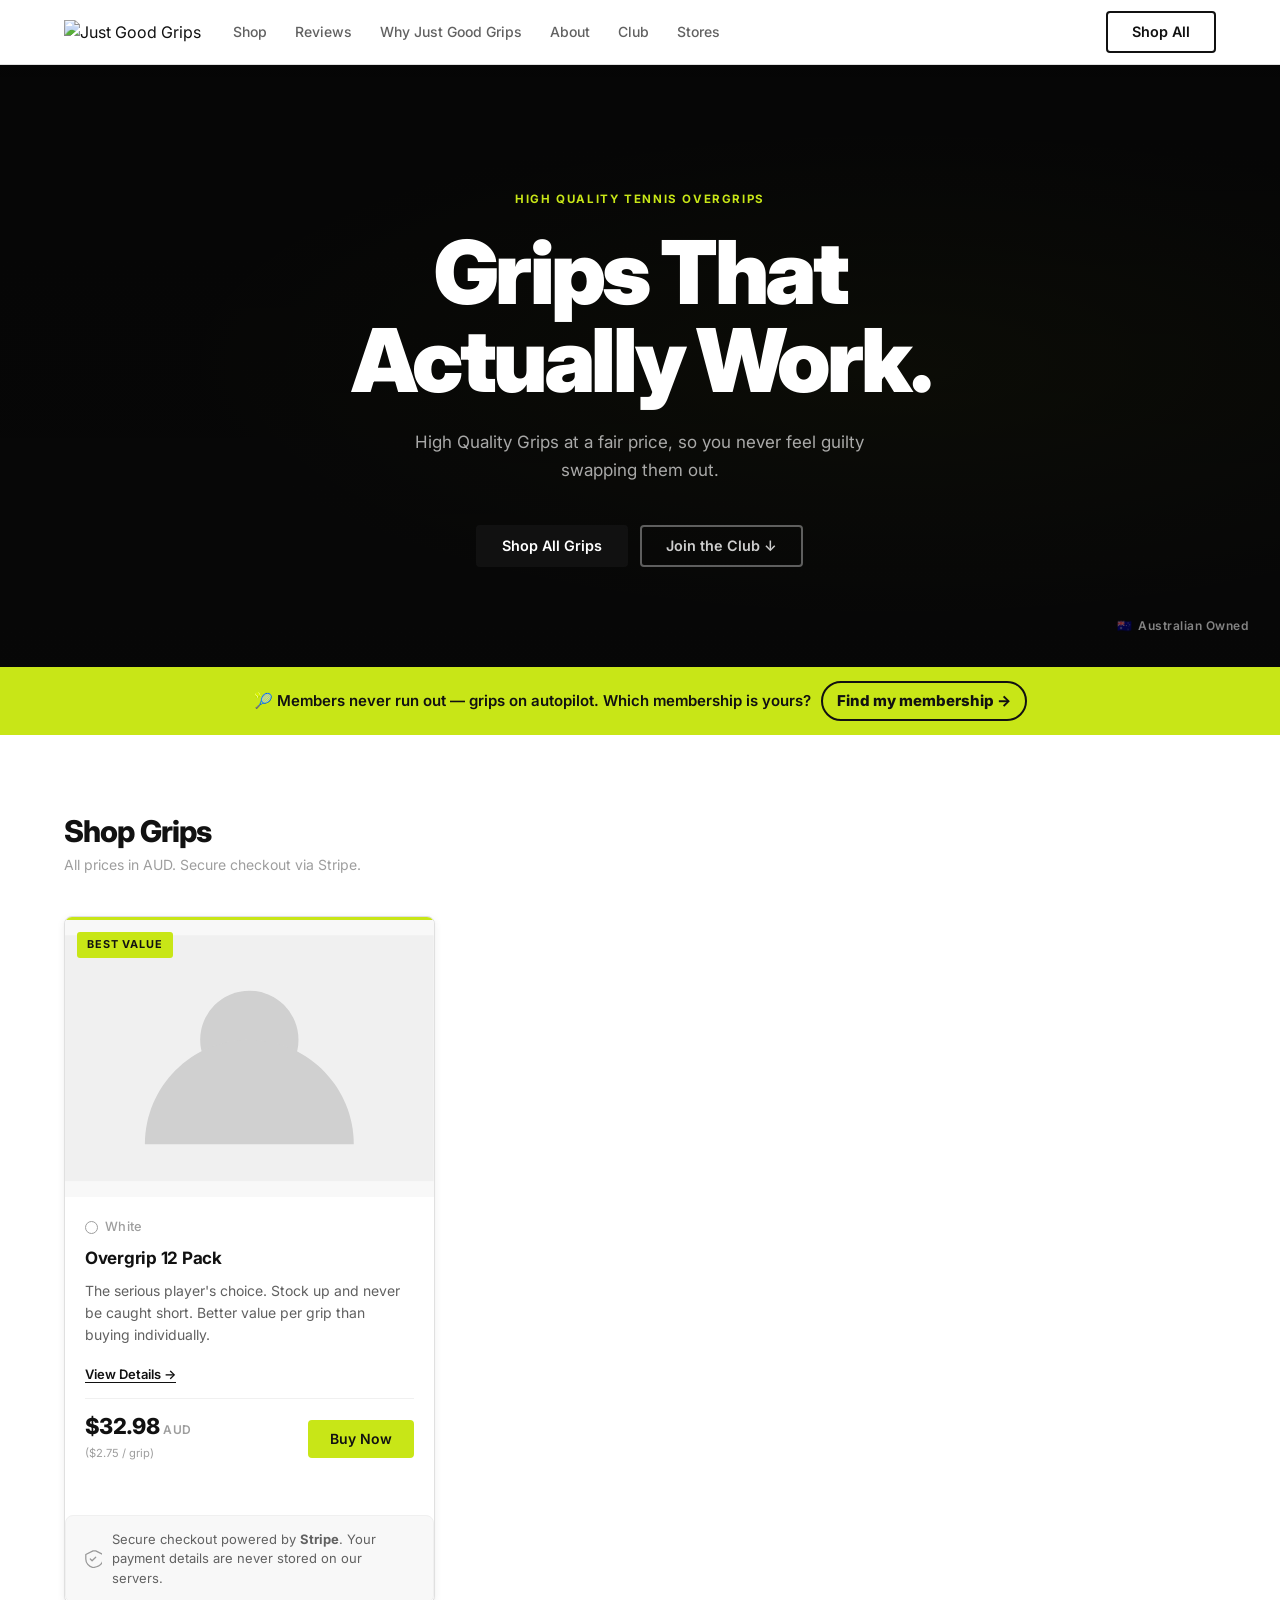
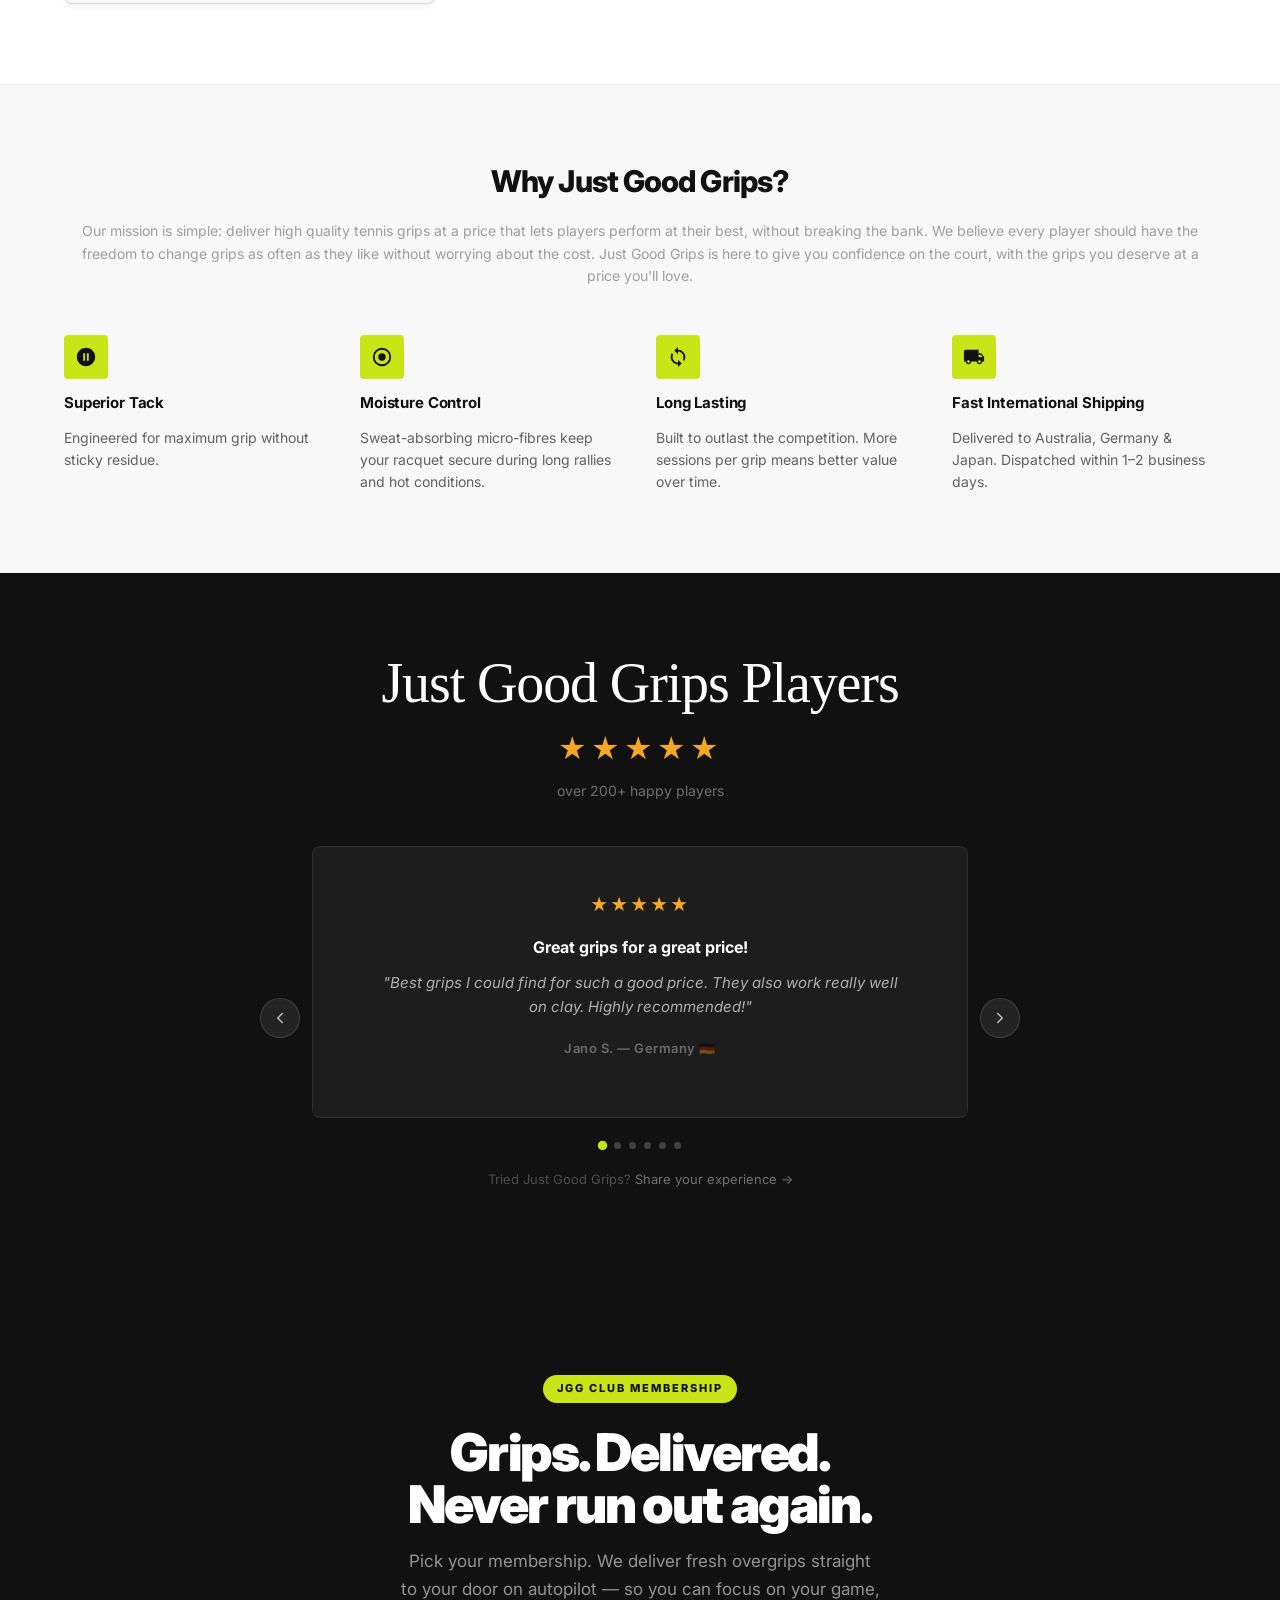
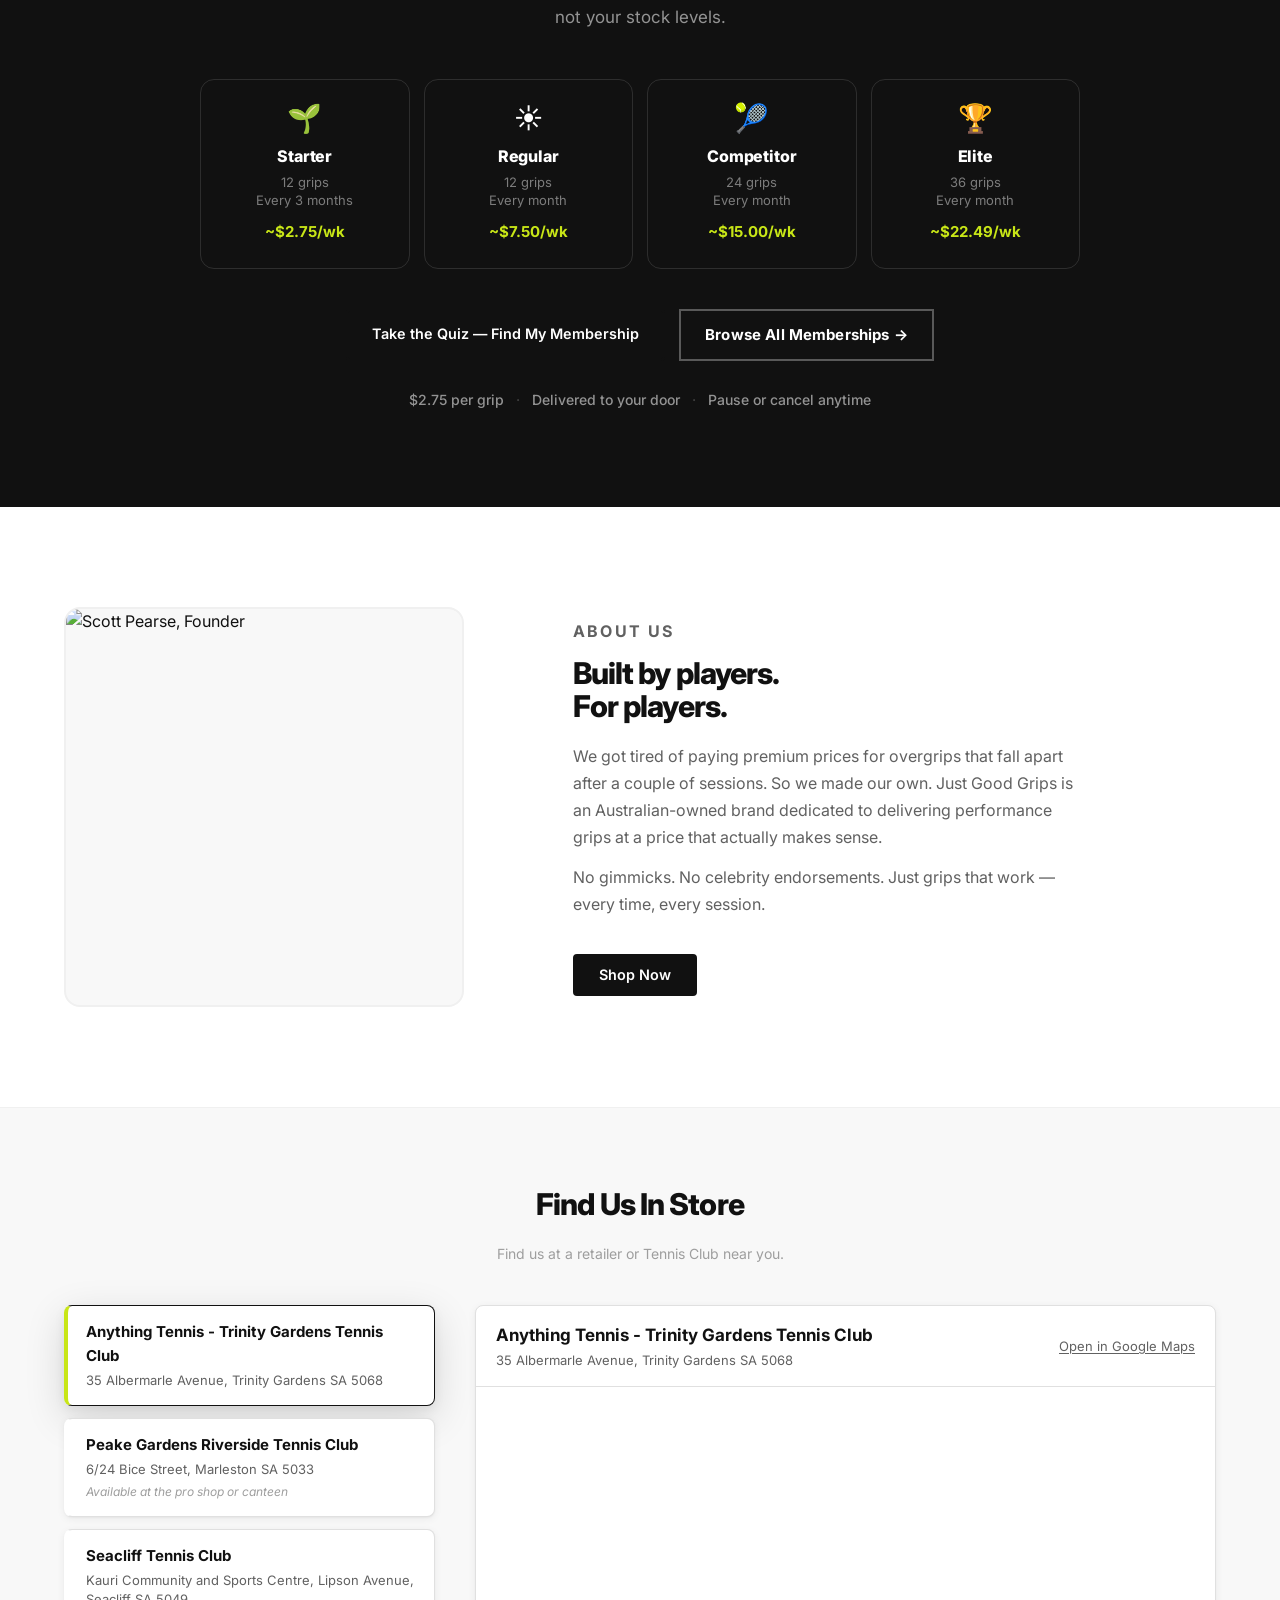
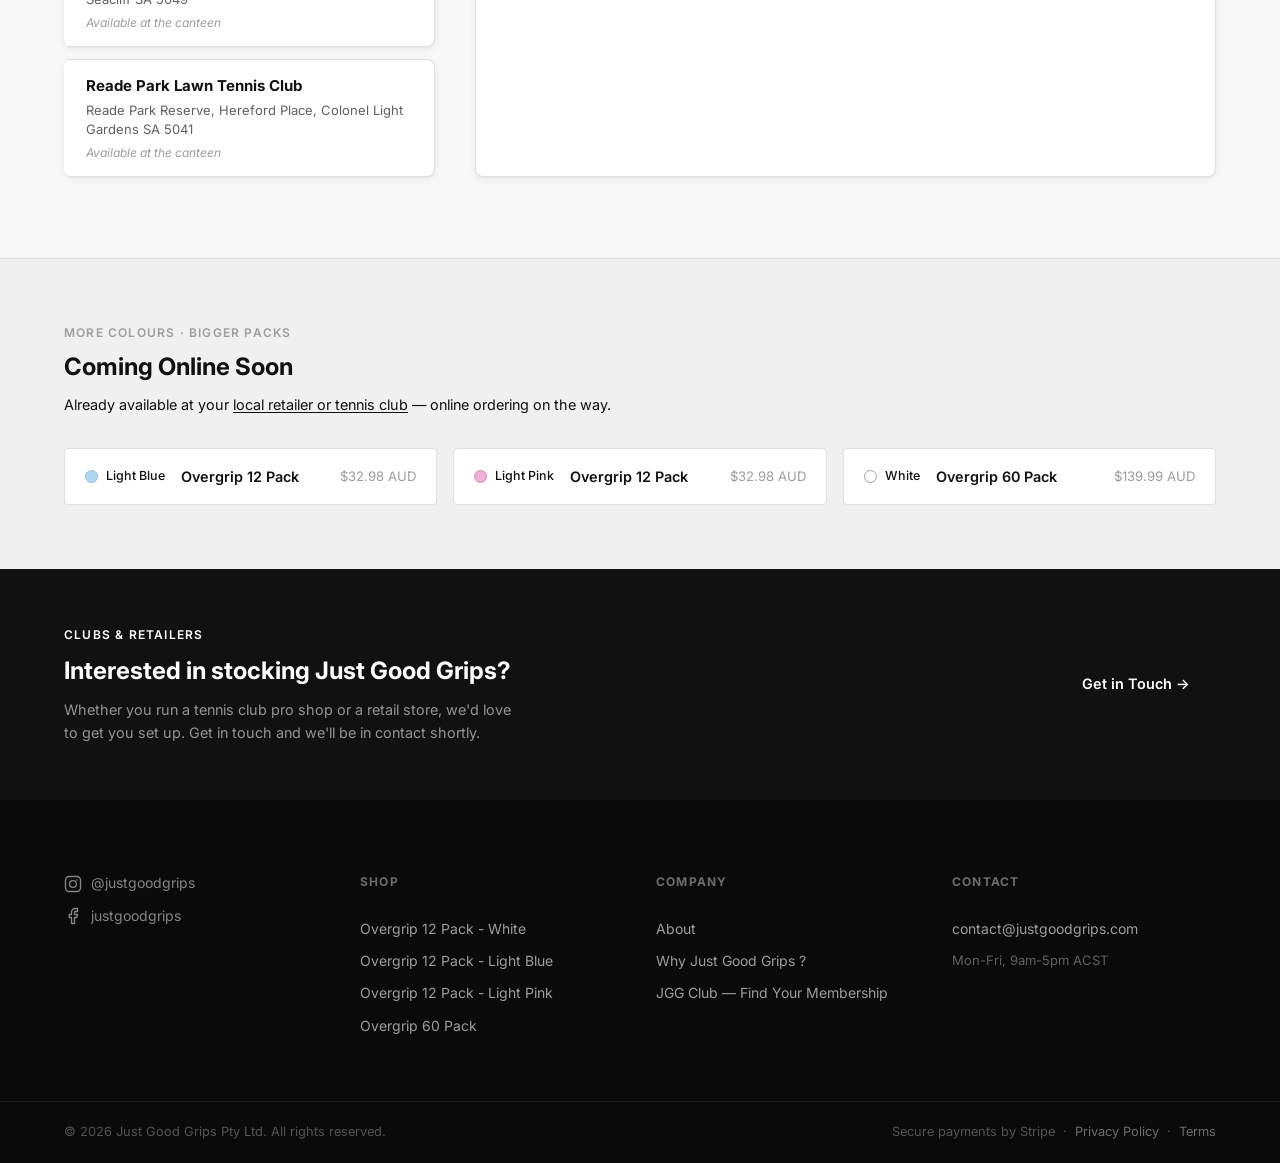
==== commit cb7dcf70: "Make store locations switchable with a titled map panel Store cards are now compact, selectable butt" ====
--- a/index.html
+++ b/index.html
@@ -320,47 +320,55 @@
           <p class="section-sub">Find us at a retailer or Tennis Club near you.</p>
         </div>
         <div class="stores-layout">
-          <div class="stores-list">
-            <div class="store-card">
-              <p class="store-name">Anything Tennis - Trinity Gardens Tennis Club</p>
-              <p class="store-address">35 Albermarle Avenue
-              <br>Trinity Gardens
-              <br>South Australia
-              <br>5068</p>
-              <a class="store-map-link" href="https://www.google.com/maps/search/?api=1&amp;query=Anything%20Tennis%20-%20Trinity%20Gardens%20Tennis%20Club%2C%2035%20Albermarle%20Avenue%2C%20Trinity%20Gardens%2C%20South%20Australia%205068" target="_blank" rel="noopener noreferrer">View on Google Maps</a>
-            </div>
-            <div class="store-card">
-              <p class="store-name">Peake Gardens Riverside Tennis Club</p>
-              <p class="store-note">Available at the pro shop or canteen</p>
-              <p class="store-address">6/24 Bice Street
-              <br>Marleston
-              <br>South Australia
-              <br>5033</p>
-              <a class="store-map-link" href="https://maps.app.goo.gl/ej3SypGvCSJ7yZYb6" target="_blank" rel="noopener noreferrer">View on Google Maps</a>
-            </div>
-            <div class="store-card">
-              <p class="store-name">Seacliff Tennis Club</p>
-              <p class="store-note">Available at the canteen</p>
-              <p class="store-address">Kauri Community and Sports Centre
-              <br>Lipson Avenue
-              <br>Seacliff
-              <br>South Australia
-              <br>5049</p>
-              <a class="store-map-link" href="https://maps.app.goo.gl/t4WvmQtY5F3e61iN8" target="_blank" rel="noopener noreferrer">View on Google Maps</a>
-            </div>
-            <div class="store-card">
-              <p class="store-name">Reade Park Lawn Tennis Club</p>
-              <p class="store-note">Available at the canteen</p>
-              <p class="store-address">Reade Park Reserve
-              <br>Hereford Place
-              <br>Colonel Light Gardens
-              <br>South Australia
-              <br>5041</p>
-              <a class="store-map-link" href="https://maps.app.goo.gl/orMx1NoKgKJ3gwQQ7" target="_blank" rel="noopener noreferrer">View on Google Maps</a>
-            </div>
-          </div>
-          <div class="stores-map">
-            <iframe src="https://www.google.com/maps/embed?pb=!1m18!1m12!1m3!1d3271.805007868657!2d138.6480255!3d-34.9113426!2m3!1f0!2f0!3f0!3m2!1i1024!2i768!4f13.1!3m3!1m2!1s0x6ab0cbdac520b3ab%3A0xa3d1bc042e66c73a!2sTrinity%20Gardens%20Tennis%20Club!5e0!3m2!1sen!2sau!4v1772835086313!5m2!1sen!2sau" width="600" height="450" style="border:0;" allowfullscreen="" loading="lazy" referrerpolicy="no-referrer-when-downgrade"></iframe>
+          <div class="stores-list" role="tablist" aria-label="Store locations">
+            <button type="button" class="store-card active" role="tab" aria-selected="true" aria-controls="storeMapPanel"
+              data-store-name="Anything Tennis - Trinity Gardens Tennis Club"
+              data-store-address="35 Albermarle Avenue, Trinity Gardens SA 5068"
+              data-map-src="https://www.google.com/maps/embed?pb=!1m18!1m12!1m3!1d3271.805007868657!2d138.6480255!3d-34.9113426!2m3!1f0!2f0!3f0!3m2!1i1024!2i768!4f13.1!3m3!1m2!1s0x6ab0cbdac520b3ab%3A0xa3d1bc042e66c73a!2sTrinity%20Gardens%20Tennis%20Club!5e0!3m2!1sen!2sau!4v1772835086313!5m2!1sen!2sau"
+              data-map-link="https://www.google.com/maps/search/?api=1&amp;query=Anything%20Tennis%20-%20Trinity%20Gardens%20Tennis%20Club%2C%2035%20Albermarle%20Avenue%2C%20Trinity%20Gardens%2C%20South%20Australia%205068">
+              <span class="store-name">Anything Tennis - Trinity Gardens Tennis Club</span>
+              <span class="store-address">35 Albermarle Avenue, Trinity Gardens SA 5068</span>
+            </button>
+            <button type="button" class="store-card" role="tab" aria-selected="false" aria-controls="storeMapPanel"
+              data-store-name="Peake Gardens Riverside Tennis Club"
+              data-store-address="6/24 Bice Street, Marleston SA 5033"
+              data-store-note="Available at the pro shop or canteen"
+              data-map-src="https://maps.google.com/maps?q=Peake%20Gardens%20Riverside%20Tennis%20Club%2C%206%2F24%20Bice%20Street%2C%20Marleston%20SA%205033&amp;z=15&amp;output=embed"
+              data-map-link="https://maps.app.goo.gl/ej3SypGvCSJ7yZYb6">
+              <span class="store-name">Peake Gardens Riverside Tennis Club</span>
+              <span class="store-address">6/24 Bice Street, Marleston SA 5033</span>
+              <span class="store-note">Available at the pro shop or canteen</span>
+            </button>
+            <button type="button" class="store-card" role="tab" aria-selected="false" aria-controls="storeMapPanel"
+              data-store-name="Seacliff Tennis Club"
+              data-store-address="Kauri Community and Sports Centre, Lipson Avenue, Seacliff SA 5049"
+              data-store-note="Available at the canteen"
+              data-map-src="https://maps.google.com/maps?q=Seacliff%20Tennis%20Club%2C%20Kauri%20Community%20and%20Sports%20Centre%2C%20Lipson%20Avenue%2C%20Seacliff%20SA%205049&amp;z=15&amp;output=embed"
+              data-map-link="https://maps.app.goo.gl/t4WvmQtY5F3e61iN8">
+              <span class="store-name">Seacliff Tennis Club</span>
+              <span class="store-address">Kauri Community and Sports Centre, Lipson Avenue, Seacliff SA 5049</span>
+              <span class="store-note">Available at the canteen</span>
+            </button>
+            <button type="button" class="store-card" role="tab" aria-selected="false" aria-controls="storeMapPanel"
+              data-store-name="Reade Park Lawn Tennis Club"
+              data-store-address="Reade Park Reserve, Hereford Place, Colonel Light Gardens SA 5041"
+              data-store-note="Available at the canteen"
+              data-map-src="https://maps.google.com/maps?q=Reade%20Park%20Lawn%20Tennis%20Club%2C%20Hereford%20Place%2C%20Colonel%20Light%20Gardens%20SA%205041&amp;z=15&amp;output=embed"
+              data-map-link="https://maps.app.goo.gl/orMx1NoKgKJ3gwQQ7">
+              <span class="store-name">Reade Park Lawn Tennis Club</span>
+              <span class="store-address">Reade Park Reserve, Hereford Place, Colonel Light Gardens SA 5041</span>
+              <span class="store-note">Available at the canteen</span>
+            </button>
+          </div>
+          <div class="stores-map" id="storeMapPanel" role="tabpanel">
+            <div class="stores-map-header">
+              <div>
+                <p class="stores-map-title" id="storeMapTitle">Anything Tennis - Trinity Gardens Tennis Club</p>
+                <p class="stores-map-address" id="storeMapAddress">35 Albermarle Avenue, Trinity Gardens SA 5068</p>
+              </div>
+              <a class="store-map-link" id="storeMapLink" href="https://www.google.com/maps/search/?api=1&amp;query=Anything%20Tennis%20-%20Trinity%20Gardens%20Tennis%20Club%2C%2035%20Albermarle%20Avenue%2C%20Trinity%20Gardens%2C%20South%20Australia%205068" target="_blank" rel="noopener noreferrer">Open in Google Maps</a>
+            </div>
+            <iframe id="storeMapFrame" title="Map of Anything Tennis - Trinity Gardens Tennis Club" src="https://www.google.com/maps/embed?pb=!1m18!1m12!1m3!1d3271.805007868657!2d138.6480255!3d-34.9113426!2m3!1f0!2f0!3f0!3m2!1i1024!2i768!4f13.1!3m3!1m2!1s0x6ab0cbdac520b3ab%3A0xa3d1bc042e66c73a!2sTrinity%20Gardens%20Tennis%20Club!5e0!3m2!1sen!2sau!4v1772835086313!5m2!1sen!2sau" width="600" height="450" style="border:0;" allowfullscreen="" loading="lazy" referrerpolicy="no-referrer-when-downgrade"></iframe>
           </div>
         </div>
       </div>
--- a/style.css
+++ b/style.css
@@ -771,7 +771,7 @@
   grid-template-columns: 1fr 2fr;
   gap: 40px;
   margin-top: 40px;
-  align-items: start;
+  align-items: stretch;
 }
 
 .stores-list {
@@ -783,12 +783,33 @@
 .store-card {
   background: var(--white);
   border: 1px solid var(--grey-200);
+  border-left: 4px solid transparent;
   border-radius: var(--radius-md);
-  padding: 16px 20px;
+  padding: 14px 18px;
   display: flex;
   flex-direction: column;
   gap: 3px;
   box-shadow: var(--shadow-card);
+  font: inherit;
+  text-align: left;
+  cursor: pointer;
+  transition: border-color var(--transition), box-shadow var(--transition);
+}
+
+.store-card:hover {
+  border-color: var(--grey-400);
+  border-left-color: var(--grey-400);
+}
+
+.store-card:focus-visible {
+  outline: 2px solid var(--black);
+  outline-offset: 2px;
+}
+
+.store-card.active {
+  border-color: var(--black);
+  border-left-color: var(--green);
+  box-shadow: var(--shadow-hover);
 }
 
 .store-name {
@@ -814,7 +835,7 @@
   color: var(--grey-600);
   text-decoration: underline;
   text-underline-offset: 2px;
-  margin-top: 4px;
+  white-space: nowrap;
 }
 
 .store-map-link:hover {
@@ -822,16 +843,42 @@
 }
 
 .stores-map {
+  display: flex;
+  scroll-margin-top: 88px;
+  flex-direction: column;
+  background: var(--white);
   border-radius: var(--radius-md);
   overflow: hidden;
   border: 1px solid var(--grey-200);
   box-shadow: var(--shadow-card);
 }
 
+.stores-map-header {
+  display: flex;
+  align-items: center;
+  justify-content: space-between;
+  gap: 16px;
+  padding: 16px 20px;
+  border-bottom: 1px solid var(--grey-200);
+}
+
+.stores-map-title {
+  font-size: 1.0625rem;
+  font-weight: 700;
+  color: var(--black);
+}
+
+.stores-map-address {
+  font-size: 0.8125rem;
+  color: var(--grey-600);
+}
+
 .stores-map iframe {
   display: block;
+  flex: 1;
   width: 100%;
-  height: 420px;
+  height: auto;
+  min-height: 360px;
   border: none;
 }
 
@@ -2266,7 +2313,13 @@
   }
 
   .stores-map iframe {
-    height: 300px;
+    min-height: 300px;
+  }
+
+  .stores-map-header {
+    flex-direction: column;
+    align-items: flex-start;
+    gap: 6px;
   }
 
   .club-tiers-preview {
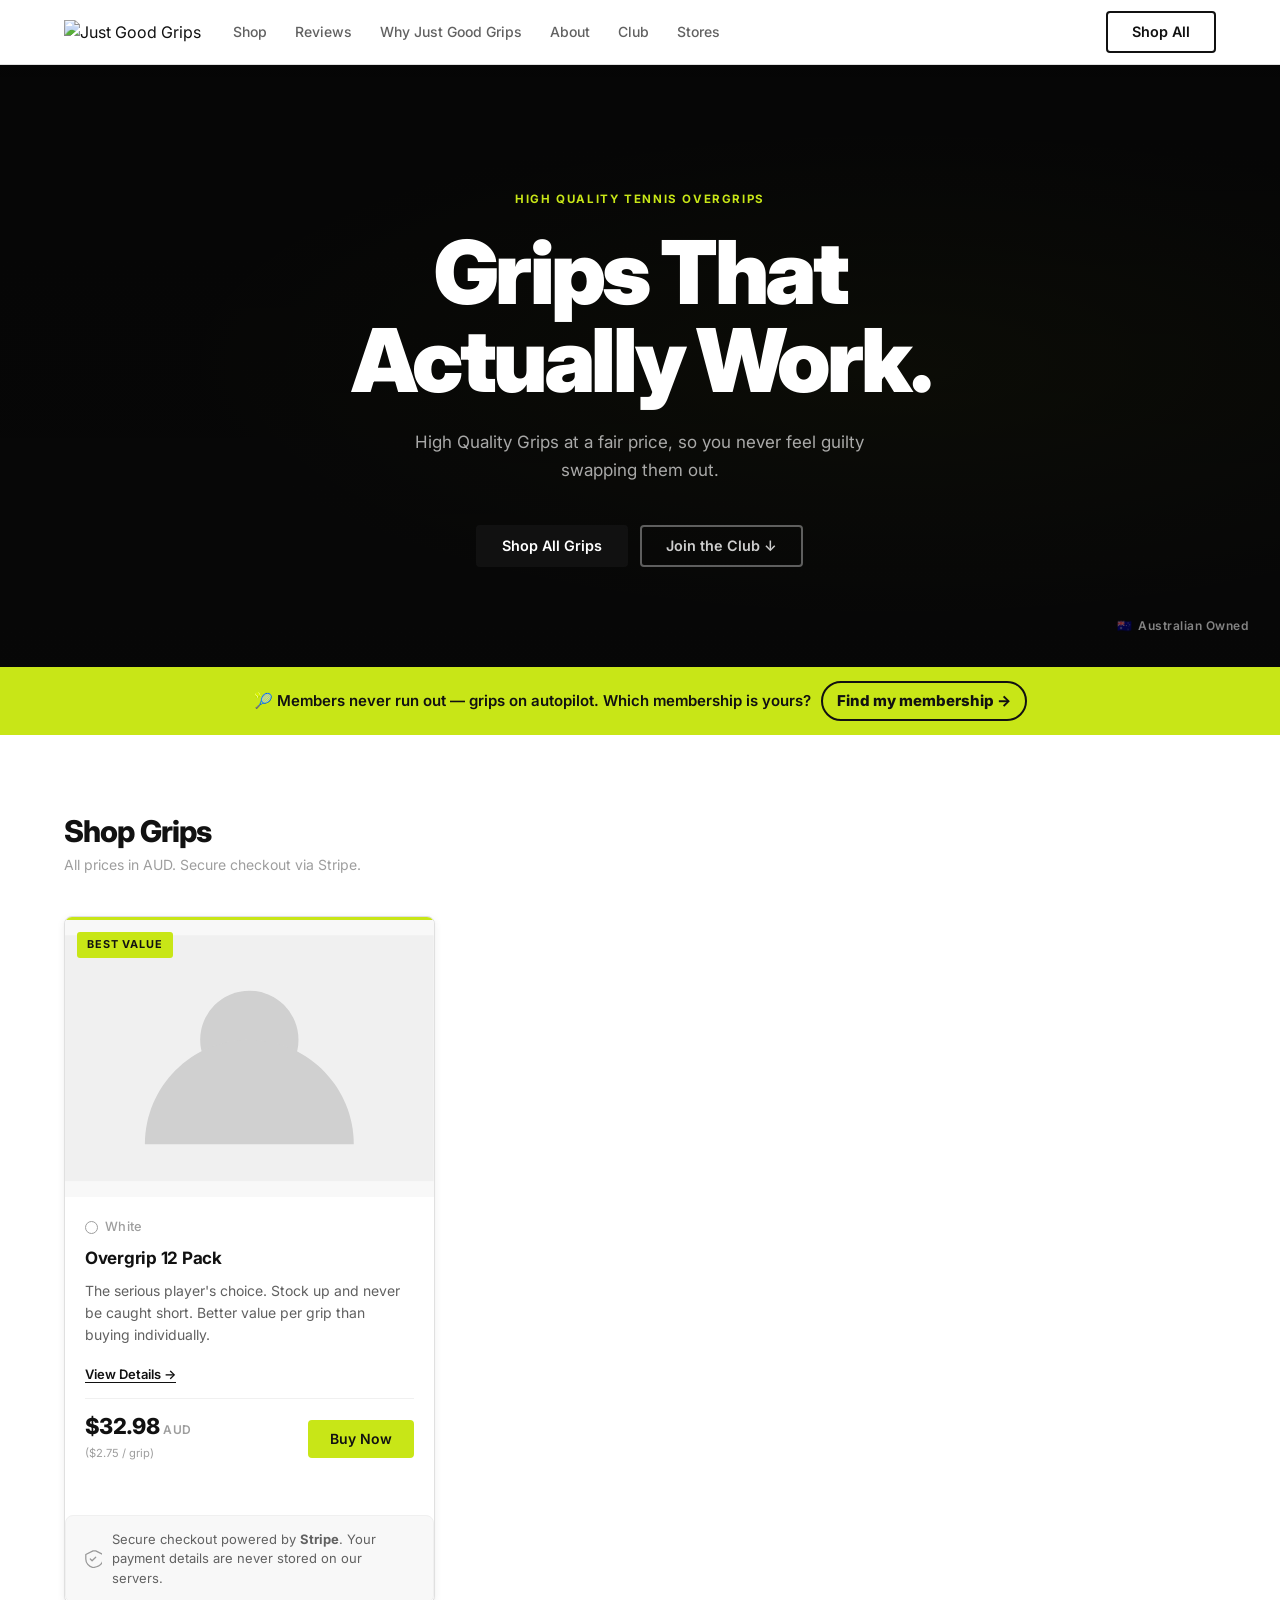
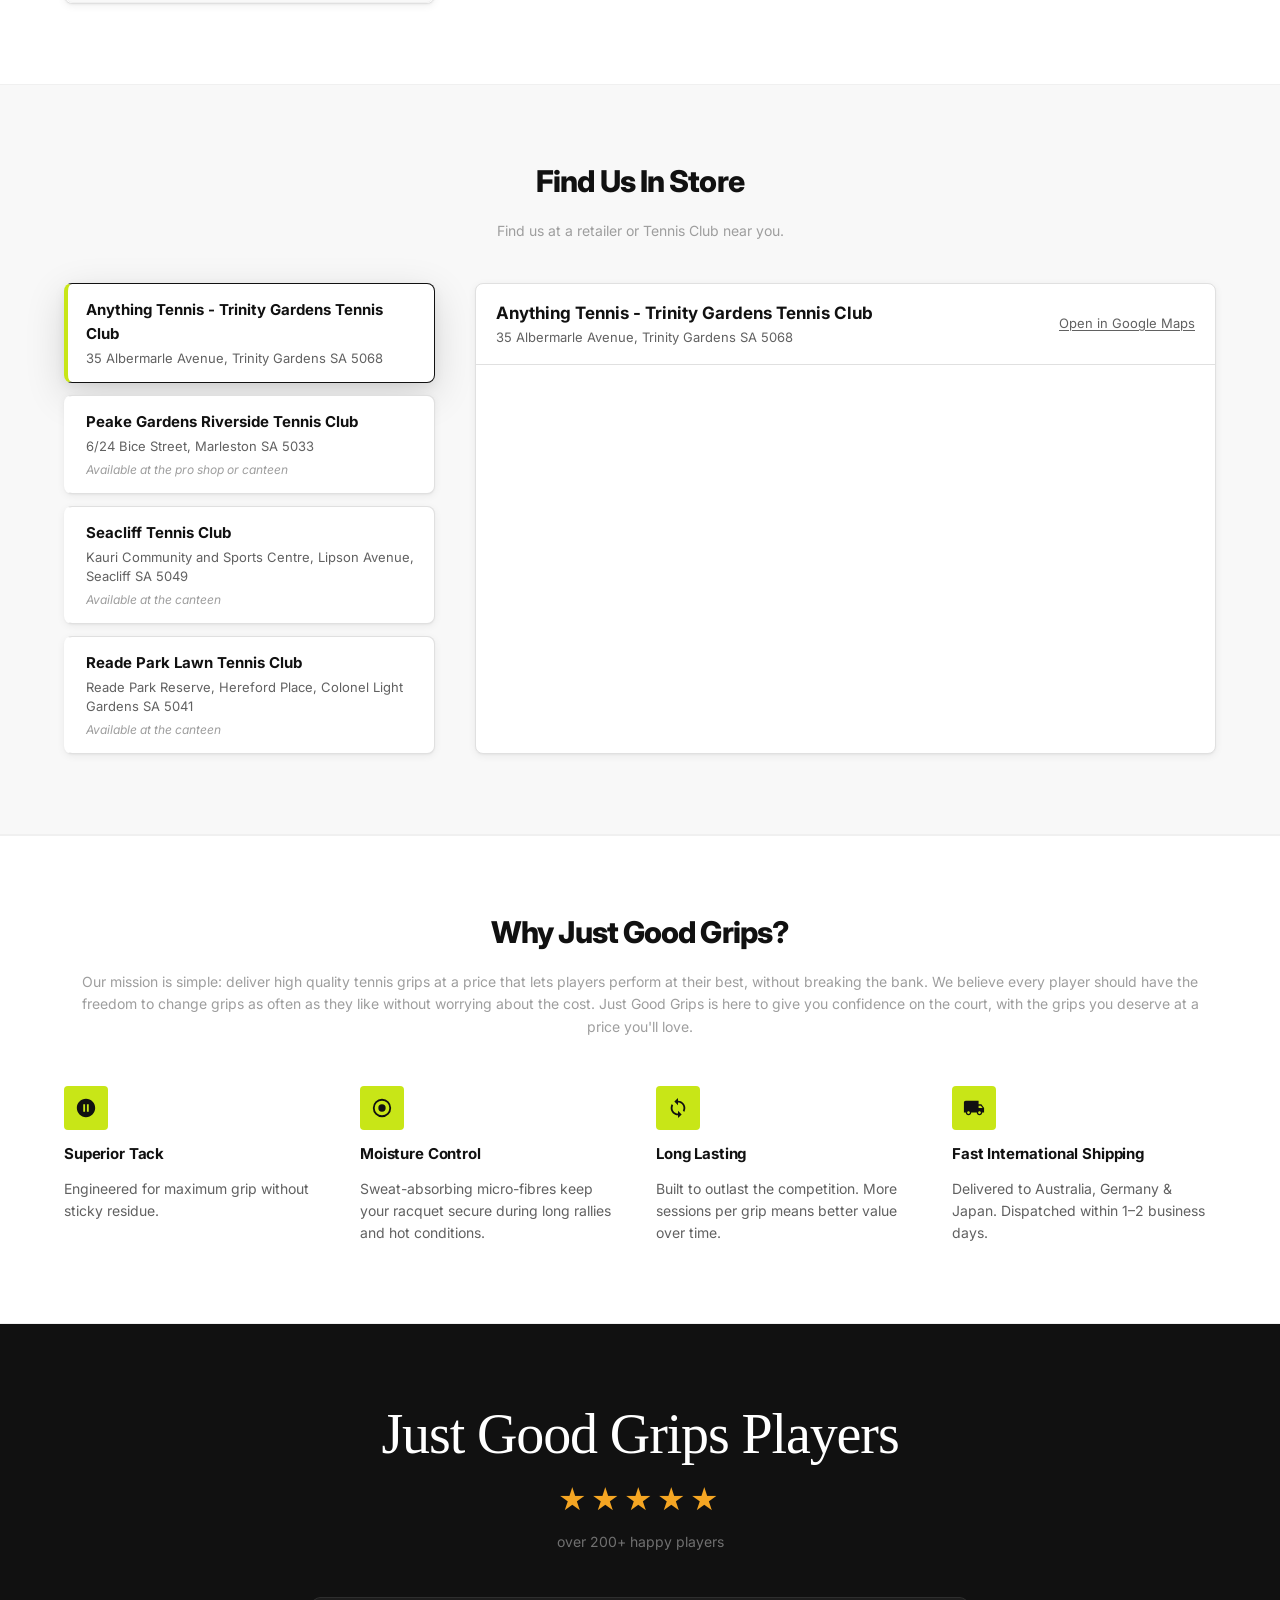
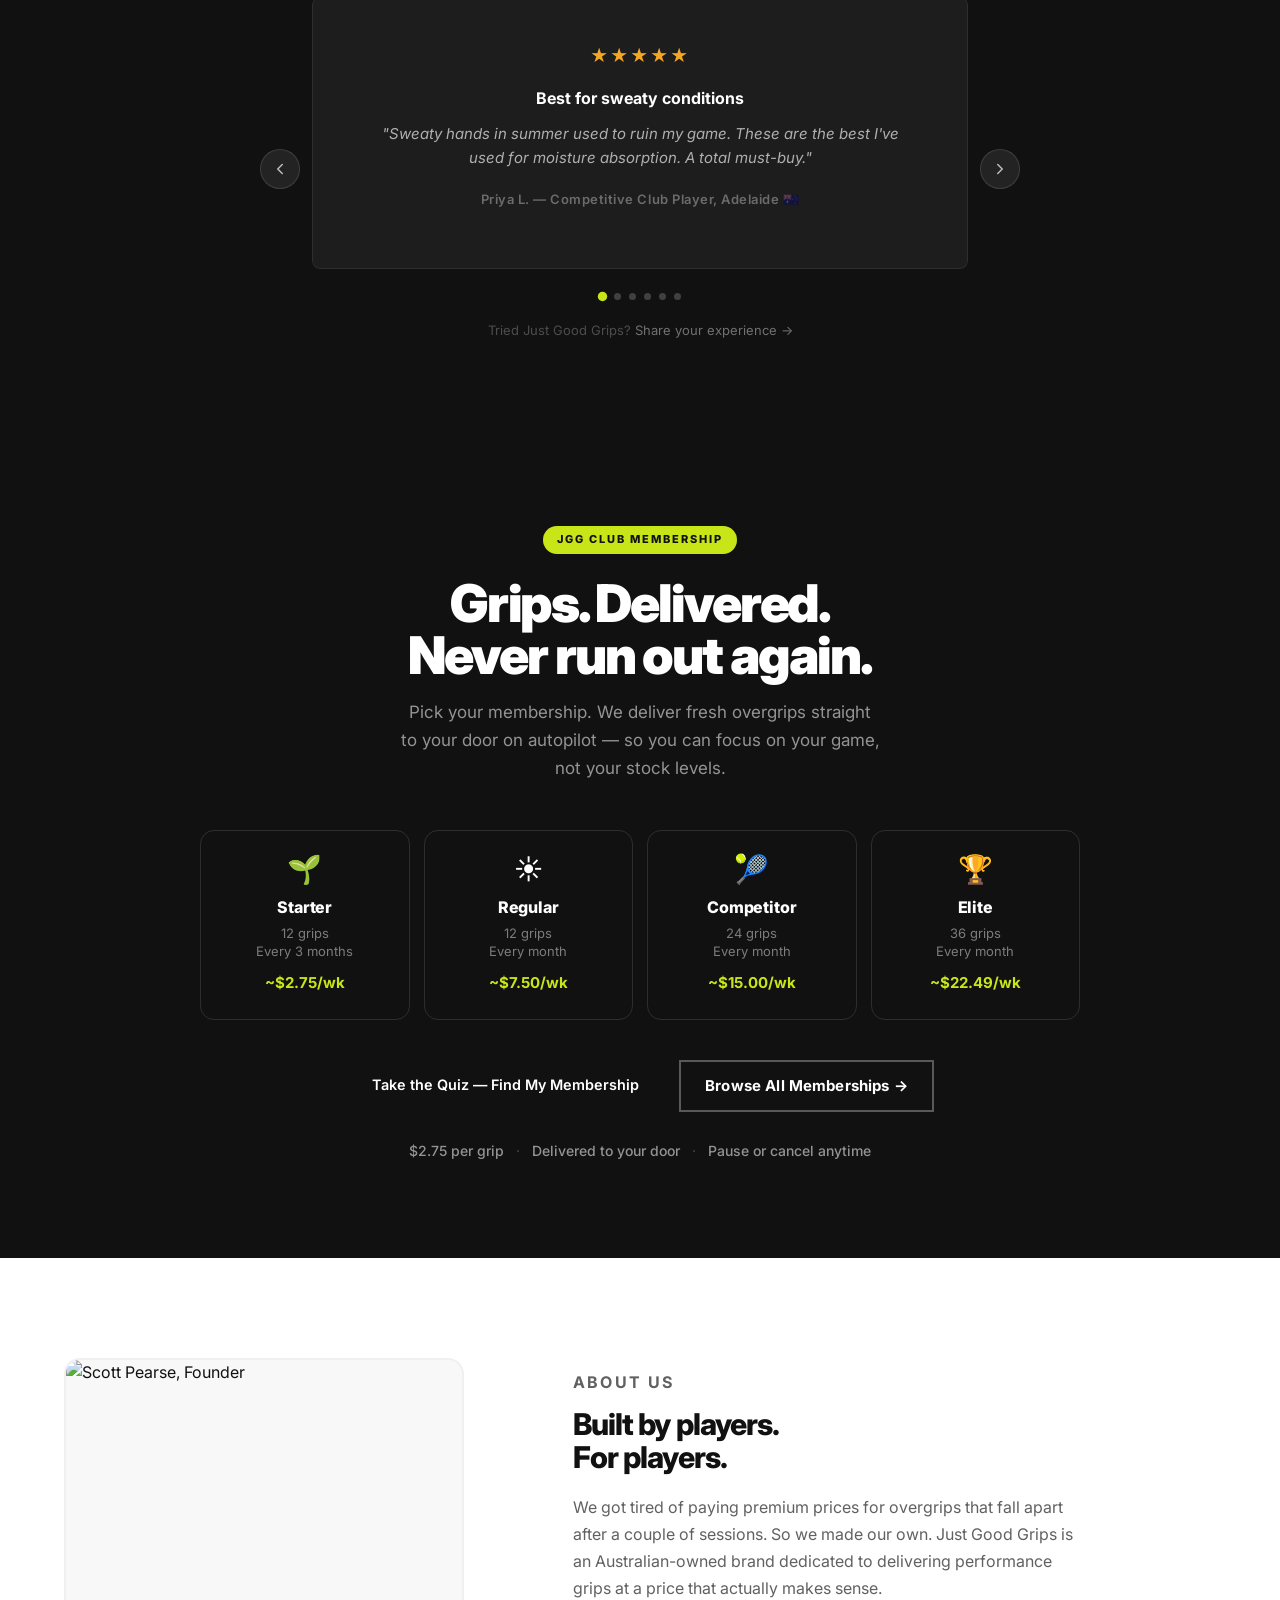
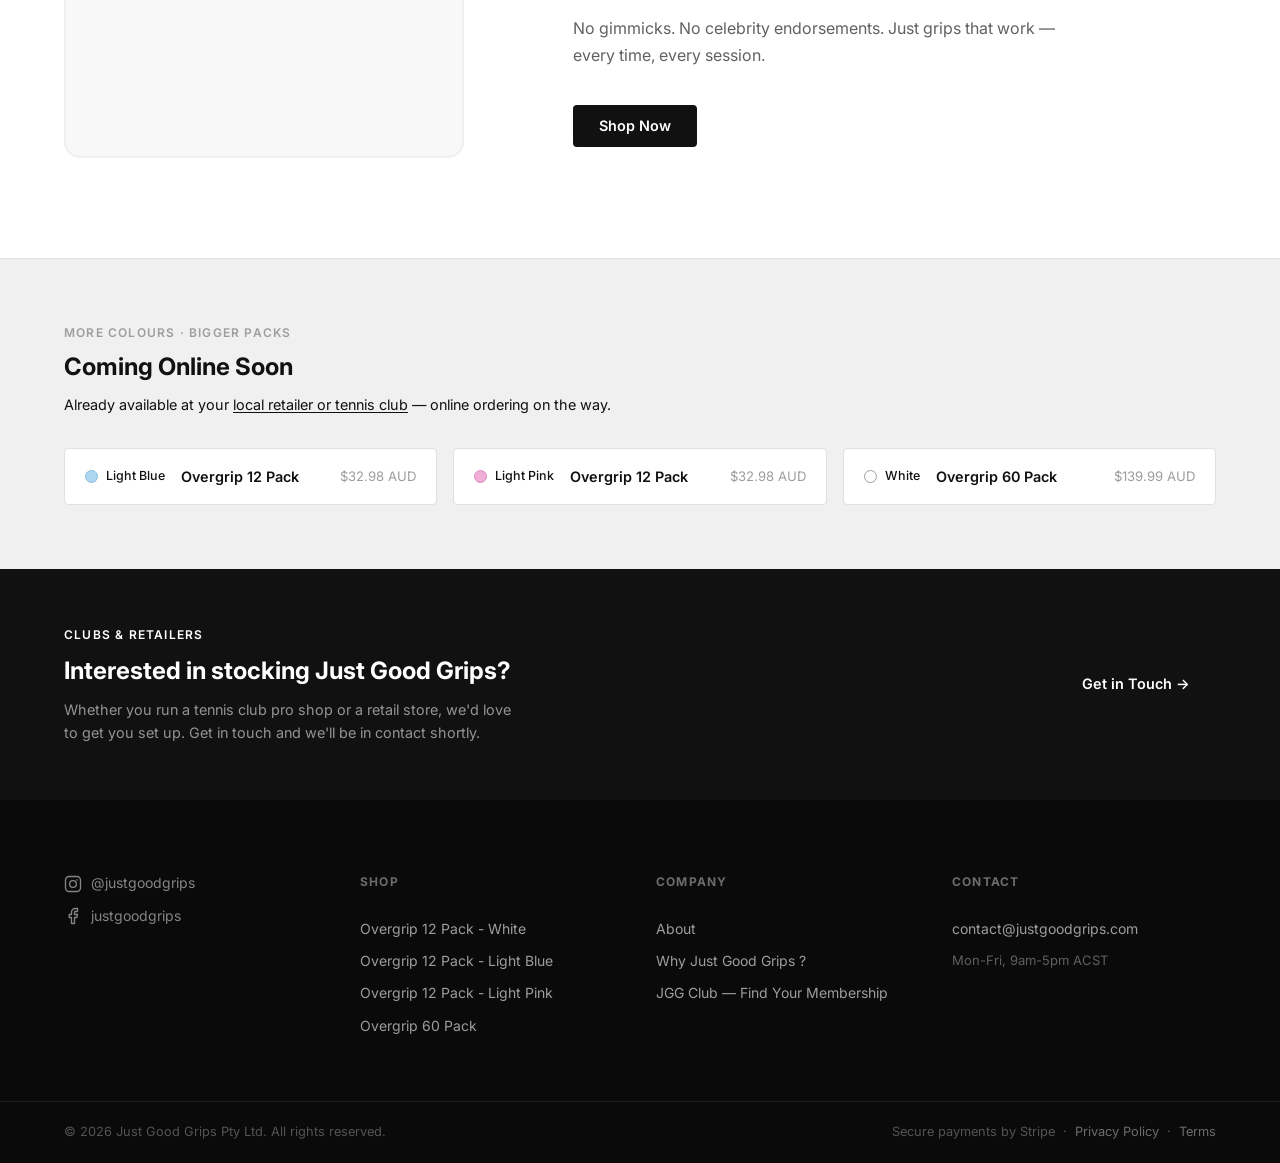
==== commit d50cbe3f: "Move Find Us In Store above Why Just Good Grips Features section switches to a white background so t" ====
--- a/index.html
+++ b/index.html
@@ -152,162 +152,6 @@
             </div>
           </article>
 
-        </div>
-      </div>
-    </section>
-
-    <!-- ===================== FEATURES ===================== -->
-    <section class="features-section" id="features">
-      <div class="container">
-        <div class="section-header section-header--center">
-          <h2 class="section-title">Why Just Good Grips?</h2>
-          <p class="section-sub">Our mission is simple: deliver high quality tennis grips at a price that lets players perform at their best, without breaking the bank.
-
-We believe every player should have the freedom to change grips as often as they like without worrying about the cost. Just Good Grips is here to give you confidence on the court, with the grips you deserve at a price you'll love.</p>
-        </div>
-        <div class="features-grid">
-          <div class="feature-card">
-            <div class="feature-icon">
-              <svg viewBox="0 0 24 24" fill="none" xmlns="http://www.w3.org/2000/svg">
-                <path d="M12 2C6.48 2 2 6.48 2 12s4.48 10 10 10 10-4.48 10-10S17.52 2 12 2zm-1 14H9V8h2v8zm4 0h-2V8h2v8z" fill="currentColor"/>
-              </svg>
-            </div>
-            <h4 class="feature-title">Superior Tack</h4>
-            <p class="feature-desc">Engineered for maximum grip without sticky residue.</p>
-          </div>
-          <div class="feature-card">
-            <div class="feature-icon">
-              <svg viewBox="0 0 24 24" fill="none" xmlns="http://www.w3.org/2000/svg">
-                <path d="M12 2a10 10 0 100 20A10 10 0 0012 2zm0 18a8 8 0 110-16 8 8 0 010 16zm0-12a4 4 0 100 8 4 4 0 000-8z" fill="currentColor"/>
-              </svg>
-            </div>
-            <h4 class="feature-title">Moisture Control</h4>
-            <p class="feature-desc">Sweat-absorbing micro-fibres keep your racquet secure during long rallies and hot conditions.</p>
-          </div>
-          <div class="feature-card">
-            <div class="feature-icon">
-              <svg viewBox="0 0 24 24" fill="none" xmlns="http://www.w3.org/2000/svg">
-                <path d="M12 4V1L8 5l4 4V6c3.31 0 6 2.69 6 6 0 1.01-.25 1.97-.7 2.8l1.46 1.46C19.54 15.03 20 13.57 20 12c0-4.42-3.58-8-8-8zm0 14c-3.31 0-6-2.69-6-6 0-1.01.25-1.97.7-2.8L5.24 7.74C4.46 8.97 4 10.43 4 12c0 4.42 3.58 8 8 8v3l4-4-4-4v3z" fill="currentColor"/>
-              </svg>
-            </div>
-            <h4 class="feature-title">Long Lasting</h4>
-            <p class="feature-desc">Built to outlast the competition. More sessions per grip means better value over time.</p>
-          </div>
-          <div class="feature-card">
-            <div class="feature-icon">
-              <svg viewBox="0 0 24 24" fill="none" xmlns="http://www.w3.org/2000/svg">
-                <path d="M20 8h-3V4H3c-1.1 0-2 .9-2 2v11h2c0 1.66 1.34 3 3 3s3-1.34 3-3h6c0 1.66 1.34 3 3 3s3-1.34 3-3h2v-5l-3-4zM6 18.5c-.83 0-1.5-.67-1.5-1.5s.67-1.5 1.5-1.5 1.5.67 1.5 1.5-.67 1.5-1.5 1.5zm13.5-9l1.96 2.5H17V9.5h2.5zm-1.5 9c-.83 0-1.5-.67-1.5-1.5s.67-1.5 1.5-1.5 1.5.67 1.5 1.5-.67 1.5-1.5 1.5z" fill="currentColor"/>
-              </svg>
-            </div>
-            <h4 class="feature-title">Fast International Shipping</h4>
-            <p class="feature-desc">Delivered to Australia, Germany &amp; Japan. Dispatched within 1–2 business days.</p>
-          </div>
-        </div>
-      </div>
-    </section>
-
-    <!-- ===================== REVIEWS CAROUSEL ===================== -->
-    <section class="reviews-section" id="reviews">
-      <div class="container">
-
-        <div class="reviews-agg">
-          <h2 class="reviews-heading">Just Good Grips Players</h2>
-          <div class="stars stars--lg" aria-label="5 out of 5 stars">★★★★★</div>
-          <p class="reviews-count">over 200+ happy players</p>
-        </div>
-
-        <div class="carousel-outer">
-          <button class="carousel-arrow carousel-arrow--prev" id="reviewPrev" aria-label="Previous review">
-            <svg viewBox="0 0 24 24" fill="none" stroke="currentColor" stroke-width="2" stroke-linecap="round" stroke-linejoin="round"><polyline points="15 18 9 12 15 6"/></svg>
-          </button>
-
-          <div class="carousel-viewport">
-            <div class="carousel-track" id="reviewTrack"></div>
-          </div>
-
-          <button class="carousel-arrow carousel-arrow--next" id="reviewNext" aria-label="Next review">
-            <svg viewBox="0 0 24 24" fill="none" stroke="currentColor" stroke-width="2" stroke-linecap="round" stroke-linejoin="round"><polyline points="9 18 15 12 9 6"/></svg>
-          </button>
-
-          <div class="carousel-dots" id="reviewDots"></div>
-          <p class="review-submit-cta">Tried Just Good Grips? <button class="review-submit-link" id="openReviewModal">Share your experience →</button></p>
-        </div>
-
-      </div>
-    </section>
-
-    <!-- ===================== JOIN THE CLUB ===================== -->
-    <section class="club-section" id="club">
-      <div class="container">
-        <p class="club-section-eyebrow"><a href="membership.html" style="color:inherit;text-decoration:none;">JGG Club Membership</a></p>
-        <h2 class="club-section-heading">Grips. Delivered.<br>Never run out again.</h2>
-        <p class="club-section-sub">Pick your membership. We deliver fresh overgrips straight to your door on autopilot — so you can focus on your game, not your stock levels.</p>
-
-        <div class="club-tiers-preview">
-          <div class="club-tier-card">
-            <span class="club-tier-icon">🌱</span>
-            <p class="club-tier-name">Starter</p>
-            <p class="club-tier-detail">12 grips<br>Every 3 months</p>
-            <p class="club-tier-price">~$2.75/wk</p>
-          </div>
-          <div class="club-tier-card">
-            <span class="club-tier-icon">☀️</span>
-            <p class="club-tier-name">Regular</p>
-            <p class="club-tier-detail">12 grips<br>Every month</p>
-            <p class="club-tier-price">~$7.50/wk</p>
-          </div>
-          <div class="club-tier-card">
-            <span class="club-tier-icon">🎾</span>
-            <p class="club-tier-name">Competitor</p>
-            <p class="club-tier-detail">24 grips<br>Every month</p>
-            <p class="club-tier-price">~$15.00/wk</p>
-          </div>
-          <div class="club-tier-card">
-            <span class="club-tier-icon">🏆</span>
-            <p class="club-tier-name">Elite</p>
-            <p class="club-tier-detail">36 grips<br>Every month</p>
-            <p class="club-tier-price">~$22.49/wk</p>
-          </div>
-        </div>
-
-        <div class="club-section-ctas">
-          <a href="membership.html" class="btn btn-primary">Take the Quiz — Find My Membership</a>
-          <a href="membership.html" class="btn-ghost-white">Browse All Memberships →</a>
-        </div>
-
-        <div class="club-proof-strip">
-          <span>$2.75 per grip</span>
-          <span class="club-proof-dot">·</span>
-          <span>Delivered to your door</span>
-          <span class="club-proof-dot">·</span>
-          <span>Pause or cancel anytime</span>
-        </div>
-      </div>
-    </section>
-
-    <!-- ===================== ABOUT ===================== -->
-    <section class="about-section" id="about">
-      <div class="container about-grid">
-        <div class="about-visual">
-          <div class="about-visual-box">
-            <img src="images/bendigo-win.jpg" alt="Scott Pearse, Founder" class="about-visual-img">
-          </div>
-        </div>
-        <div class="about-copy">
-          <p class="section-tag">About Us</p>
-          <h2 class="section-title">Built by players.<br>For players.</h2>
-          <p>
-            We got tired of paying premium prices for overgrips that fall apart after a couple
-            of sessions. So we made our own. Just Good Grips is an Australian-owned brand
-            dedicated to delivering performance grips at a price that actually makes sense.
-          </p>
-          <p>
-            No gimmicks. No celebrity endorsements. Just grips that work — every time,
-            every session.
-          </p>
-          <a href="#products" class="btn btn-primary" style="margin-top: 24px; display: inline-block;">
-            Shop Now
-          </a>
         </div>
       </div>
     </section>
@@ -374,6 +218,162 @@
       </div>
     </section>
 
+    <!-- ===================== FEATURES ===================== -->
+    <section class="features-section" id="features">
+      <div class="container">
+        <div class="section-header section-header--center">
+          <h2 class="section-title">Why Just Good Grips?</h2>
+          <p class="section-sub">Our mission is simple: deliver high quality tennis grips at a price that lets players perform at their best, without breaking the bank.
+
+We believe every player should have the freedom to change grips as often as they like without worrying about the cost. Just Good Grips is here to give you confidence on the court, with the grips you deserve at a price you'll love.</p>
+        </div>
+        <div class="features-grid">
+          <div class="feature-card">
+            <div class="feature-icon">
+              <svg viewBox="0 0 24 24" fill="none" xmlns="http://www.w3.org/2000/svg">
+                <path d="M12 2C6.48 2 2 6.48 2 12s4.48 10 10 10 10-4.48 10-10S17.52 2 12 2zm-1 14H9V8h2v8zm4 0h-2V8h2v8z" fill="currentColor"/>
+              </svg>
+            </div>
+            <h4 class="feature-title">Superior Tack</h4>
+            <p class="feature-desc">Engineered for maximum grip without sticky residue.</p>
+          </div>
+          <div class="feature-card">
+            <div class="feature-icon">
+              <svg viewBox="0 0 24 24" fill="none" xmlns="http://www.w3.org/2000/svg">
+                <path d="M12 2a10 10 0 100 20A10 10 0 0012 2zm0 18a8 8 0 110-16 8 8 0 010 16zm0-12a4 4 0 100 8 4 4 0 000-8z" fill="currentColor"/>
+              </svg>
+            </div>
+            <h4 class="feature-title">Moisture Control</h4>
+            <p class="feature-desc">Sweat-absorbing micro-fibres keep your racquet secure during long rallies and hot conditions.</p>
+          </div>
+          <div class="feature-card">
+            <div class="feature-icon">
+              <svg viewBox="0 0 24 24" fill="none" xmlns="http://www.w3.org/2000/svg">
+                <path d="M12 4V1L8 5l4 4V6c3.31 0 6 2.69 6 6 0 1.01-.25 1.97-.7 2.8l1.46 1.46C19.54 15.03 20 13.57 20 12c0-4.42-3.58-8-8-8zm0 14c-3.31 0-6-2.69-6-6 0-1.01.25-1.97.7-2.8L5.24 7.74C4.46 8.97 4 10.43 4 12c0 4.42 3.58 8 8 8v3l4-4-4-4v3z" fill="currentColor"/>
+              </svg>
+            </div>
+            <h4 class="feature-title">Long Lasting</h4>
+            <p class="feature-desc">Built to outlast the competition. More sessions per grip means better value over time.</p>
+          </div>
+          <div class="feature-card">
+            <div class="feature-icon">
+              <svg viewBox="0 0 24 24" fill="none" xmlns="http://www.w3.org/2000/svg">
+                <path d="M20 8h-3V4H3c-1.1 0-2 .9-2 2v11h2c0 1.66 1.34 3 3 3s3-1.34 3-3h6c0 1.66 1.34 3 3 3s3-1.34 3-3h2v-5l-3-4zM6 18.5c-.83 0-1.5-.67-1.5-1.5s.67-1.5 1.5-1.5 1.5.67 1.5 1.5-.67 1.5-1.5 1.5zm13.5-9l1.96 2.5H17V9.5h2.5zm-1.5 9c-.83 0-1.5-.67-1.5-1.5s.67-1.5 1.5-1.5 1.5.67 1.5 1.5-.67 1.5-1.5 1.5z" fill="currentColor"/>
+              </svg>
+            </div>
+            <h4 class="feature-title">Fast International Shipping</h4>
+            <p class="feature-desc">Delivered to Australia, Germany &amp; Japan. Dispatched within 1–2 business days.</p>
+          </div>
+        </div>
+      </div>
+    </section>
+
+    <!-- ===================== REVIEWS CAROUSEL ===================== -->
+    <section class="reviews-section" id="reviews">
+      <div class="container">
+
+        <div class="reviews-agg">
+          <h2 class="reviews-heading">Just Good Grips Players</h2>
+          <div class="stars stars--lg" aria-label="5 out of 5 stars">★★★★★</div>
+          <p class="reviews-count">over 200+ happy players</p>
+        </div>
+
+        <div class="carousel-outer">
+          <button class="carousel-arrow carousel-arrow--prev" id="reviewPrev" aria-label="Previous review">
+            <svg viewBox="0 0 24 24" fill="none" stroke="currentColor" stroke-width="2" stroke-linecap="round" stroke-linejoin="round"><polyline points="15 18 9 12 15 6"/></svg>
+          </button>
+
+          <div class="carousel-viewport">
+            <div class="carousel-track" id="reviewTrack"></div>
+          </div>
+
+          <button class="carousel-arrow carousel-arrow--next" id="reviewNext" aria-label="Next review">
+            <svg viewBox="0 0 24 24" fill="none" stroke="currentColor" stroke-width="2" stroke-linecap="round" stroke-linejoin="round"><polyline points="9 18 15 12 9 6"/></svg>
+          </button>
+
+          <div class="carousel-dots" id="reviewDots"></div>
+          <p class="review-submit-cta">Tried Just Good Grips? <button class="review-submit-link" id="openReviewModal">Share your experience →</button></p>
+        </div>
+
+      </div>
+    </section>
+
+    <!-- ===================== JOIN THE CLUB ===================== -->
+    <section class="club-section" id="club">
+      <div class="container">
+        <p class="club-section-eyebrow"><a href="membership.html" style="color:inherit;text-decoration:none;">JGG Club Membership</a></p>
+        <h2 class="club-section-heading">Grips. Delivered.<br>Never run out again.</h2>
+        <p class="club-section-sub">Pick your membership. We deliver fresh overgrips straight to your door on autopilot — so you can focus on your game, not your stock levels.</p>
+
+        <div class="club-tiers-preview">
+          <div class="club-tier-card">
+            <span class="club-tier-icon">🌱</span>
+            <p class="club-tier-name">Starter</p>
+            <p class="club-tier-detail">12 grips<br>Every 3 months</p>
+            <p class="club-tier-price">~$2.75/wk</p>
+          </div>
+          <div class="club-tier-card">
+            <span class="club-tier-icon">☀️</span>
+            <p class="club-tier-name">Regular</p>
+            <p class="club-tier-detail">12 grips<br>Every month</p>
+            <p class="club-tier-price">~$7.50/wk</p>
+          </div>
+          <div class="club-tier-card">
+            <span class="club-tier-icon">🎾</span>
+            <p class="club-tier-name">Competitor</p>
+            <p class="club-tier-detail">24 grips<br>Every month</p>
+            <p class="club-tier-price">~$15.00/wk</p>
+          </div>
+          <div class="club-tier-card">
+            <span class="club-tier-icon">🏆</span>
+            <p class="club-tier-name">Elite</p>
+            <p class="club-tier-detail">36 grips<br>Every month</p>
+            <p class="club-tier-price">~$22.49/wk</p>
+          </div>
+        </div>
+
+        <div class="club-section-ctas">
+          <a href="membership.html" class="btn btn-primary">Take the Quiz — Find My Membership</a>
+          <a href="membership.html" class="btn-ghost-white">Browse All Memberships →</a>
+        </div>
+
+        <div class="club-proof-strip">
+          <span>$2.75 per grip</span>
+          <span class="club-proof-dot">·</span>
+          <span>Delivered to your door</span>
+          <span class="club-proof-dot">·</span>
+          <span>Pause or cancel anytime</span>
+        </div>
+      </div>
+    </section>
+
+    <!-- ===================== ABOUT ===================== -->
+    <section class="about-section" id="about">
+      <div class="container about-grid">
+        <div class="about-visual">
+          <div class="about-visual-box">
+            <img src="images/bendigo-win.jpg" alt="Scott Pearse, Founder" class="about-visual-img">
+          </div>
+        </div>
+        <div class="about-copy">
+          <p class="section-tag">About Us</p>
+          <h2 class="section-title">Built by players.<br>For players.</h2>
+          <p>
+            We got tired of paying premium prices for overgrips that fall apart after a couple
+            of sessions. So we made our own. Just Good Grips is an Australian-owned brand
+            dedicated to delivering performance grips at a price that actually makes sense.
+          </p>
+          <p>
+            No gimmicks. No celebrity endorsements. Just grips that work — every time,
+            every session.
+          </p>
+          <a href="#products" class="btn btn-primary" style="margin-top: 24px; display: inline-block;">
+            Shop Now
+          </a>
+        </div>
+      </div>
+    </section>
+
   </main>
   <!-- ===================== COMING SOON ===================== -->
   <section class="coming-soon-section" id="coming-soon">
--- a/style.css
+++ b/style.css
@@ -886,7 +886,7 @@
    FEATURES
    ============================================== */
 .features-section {
-  background: var(--grey-50);
+  background: var(--white);
   border-top: 1px solid var(--grey-100);
   border-bottom: 1px solid var(--grey-100);
   padding: 80px 0;
